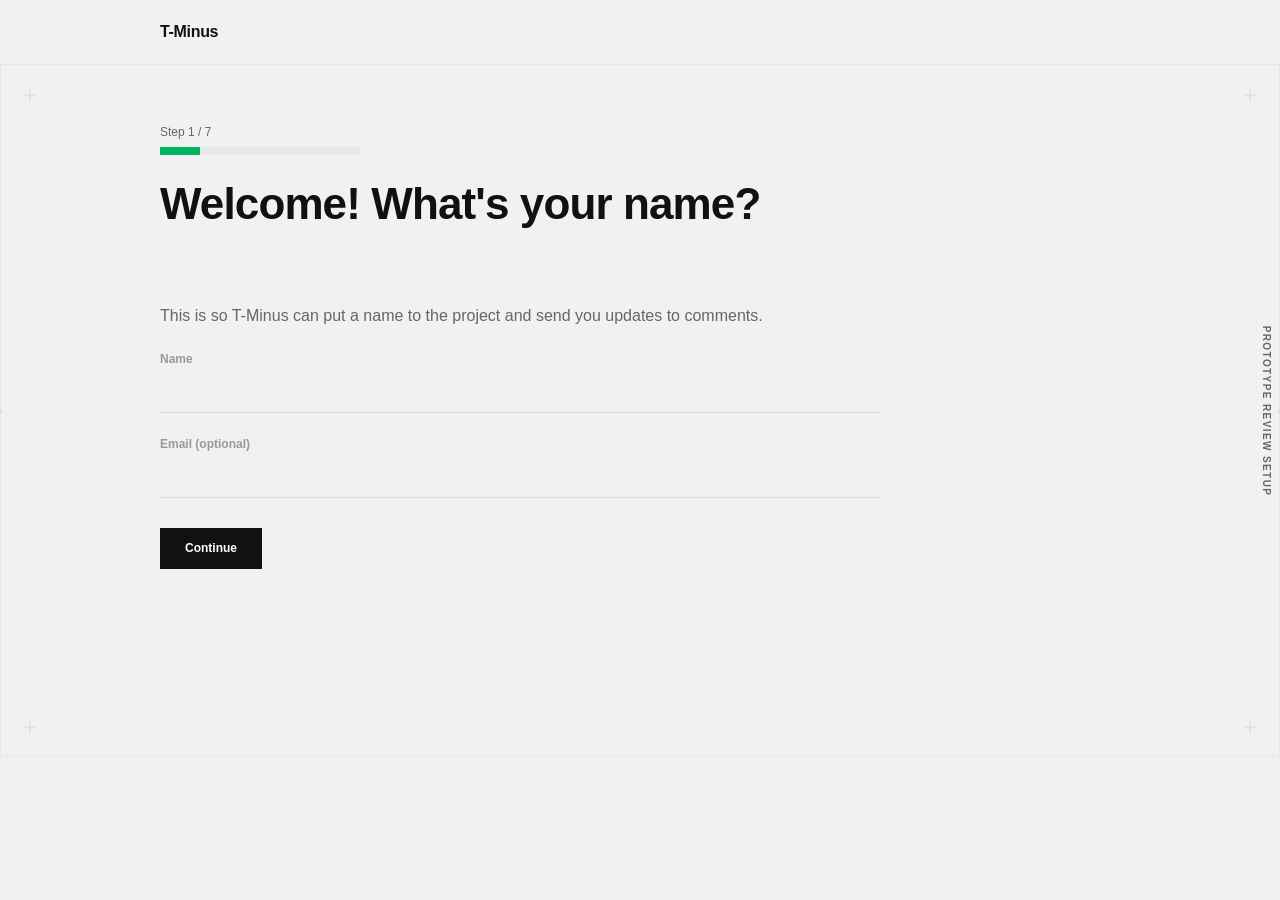
==== index.html @ 401f80af "Add decorative text accents; make flow lines full-bleed again - Canvas and flow both gain a small ro" ====
<!DOCTYPE html>
<html lang="en">
  <head>
    <meta charset="UTF-8" />
    <meta name="viewport" content="width=device-width, initial-scale=1.0" />
    <title>T-Minus</title>
    <link rel="stylesheet" href="styles.css" />
  </head>
  <body>
    <header class="masthead">
      <div class="masthead-inner">
        <div class="wordmark">
          <span>T-Minus</span>
        </div>
      </div>
    </header>

    <!-- ONBOARDING -->
    <main class="screen" id="screen-onboarding">
      <!-- same technical-drawing accent as the review canvas, full-
           bleed across the screen — corner inset is generous enough
           to clear the progress bar/step heading; purely decorative -->
      <div class="flow-crosshairs" aria-hidden="true">
        <span class="crosshair corner-tl"></span>
        <span class="crosshair corner-tr"></span>
        <span class="crosshair corner-bl"></span>
        <span class="crosshair corner-br"></span>
      </div>
      <div class="flow-tech-lines" aria-hidden="true">
        <span class="tech-line is-left"></span>
        <span class="tech-line is-right"></span>
        <span class="tech-line is-bottom"></span>
        <span class="tech-dot is-left"></span>
        <span class="tech-dot is-right"></span>
        <span class="tech-label">Prototype review setup</span>
      </div>

      <section class="wizard">
        <div class="wizard-head">
          <p class="micro" id="step-index">Step 1 / 7</p>
          <div class="progress" aria-hidden="true">
            <span class="progress-fill" id="progress-fill"></span>
          </div>
          <h1 id="step-title">Welcome! What's your name?</h1>
          <p class="lede" id="step-lede">
            This is so T-Minus can put a name to the project and send you updates to comments.
          </p>
        </div>

        <form id="wizard-form" novalidate>
          <!-- 1 -->
          <fieldset class="step is-active" data-step="1">
            <label class="field">
              <span class="micro">Name</span>
              <input id="in-creator-name" type="text" />
            </label>
            <label class="field">
              <span class="micro">Email (optional)</span>
              <input id="in-creator-email" type="email" />
            </label>
          </fieldset>

          <!-- 2 -->
          <fieldset class="step" data-step="2">
            <label class="field">
              <span class="micro">Github link</span>
              <input id="in-repo" type="url" />
            </label>
            <label class="field">
              <span class="micro-row">
                <span class="micro">GitHub token (required)</span>
                <button type="button" class="info-toggle-btn" id="token-info-toggle" aria-label="Why this is required and how to get one">
                  ⓘ
                </button>
              </span>
              <input id="in-token" type="password" autocomplete="off" />
            </label>
          </fieldset>

          <!-- TOKEN INFO POPOVER (child modal, appears below the token field) -->
          <div class="modal tag-modal is-hidden" id="token-info-modal">
            <div class="modal-head">
              <span class="micro">Getting a token</span>
              <button type="button" class="icon-close-btn" id="token-info-close" aria-label="Close">
                <svg class="icon" viewBox="0 0 24 24" fill="none" stroke="currentColor" stroke-width="1.75" stroke-linecap="round" stroke-linejoin="round" aria-hidden="true"><path d="M18 6 6 18" /><path d="m6 6 12 12" /></svg>
              </button>
            </div>
            <ol class="info-steps">
              <li>
                On GitHub, click your profile photo in the top-right corner, then click
                <strong>Settings</strong>.
              </li>
              <li>
                Scroll all the way to the bottom of the left sidebar and click
                <strong>Developer settings</strong>.
              </li>
              <li>
                Click <strong>Personal access tokens</strong>, then
                <strong>Fine-grained tokens</strong>, then the green
                <strong>Generate new token</strong> button.
                (Direct link:
                <a href="https://github.com/settings/tokens?type=beta" target="_blank" rel="noopener"
                  >github.com/settings/tokens</a
                >)
              </li>
              <li>Give it any name (e.g. "T-Minus") and set an expiration date.</li>
              <li>
                Under <strong>Repository access</strong>, choose
                <strong>Only select repositories</strong> and pick this one.
              </li>
              <li>
                Under <strong>Permissions</strong>, click
                <strong>+ Add permissions</strong>, search for
                <strong>Contents</strong>, and select it.
              </li>
              <li>
                It'll be added with a dropdown next to it — set that to
                <strong>Read and write</strong>.
              </li>
              <li>Scroll down and click <strong>Generate token</strong>.</li>
              <li>
                GitHub shows the token only once — copy it right away, then come back and
                paste it into the field here.
              </li>
            </ol>
            <p class="hint">
              Without it, your comments only exist in your own browser — nobody else on the
              review will ever see them.
            </p>
          </div>

          <!-- EXISTING REVIEW MODAL (surfaced after entering a repo that
               already has a tminus-* branch) -->
          <div class="modal is-hidden" id="existing-review-modal">
            <div class="modal-head">
              <span class="micro">Existing review found</span>
              <button type="button" class="icon-close-btn" id="existing-review-close" aria-label="Close">
                <svg class="icon" viewBox="0 0 24 24" fill="none" stroke="currentColor" stroke-width="1.75" stroke-linecap="round" stroke-linejoin="round" aria-hidden="true"><path d="M18 6 6 18" /><path d="m6 6 12 12" /></svg>
              </button>
            </div>
            <p class="hint">
              This repo already has a review. Join one to see and add to the same
              comments, or start a new one.
            </p>
            <div id="existing-review-list"></div>
            <div class="composer-btns">
              <button type="button" class="btn btn-quiet" id="existing-review-start-new">
                Start a new review instead
              </button>
            </div>
          </div>

          <!-- 3 -->
          <fieldset class="step" data-step="3">
            <label class="field">
              <span class="micro">Prototype file</span>
              <div class="field-row">
                <span id="resolve-status">Searching…</span>
                <button type="button" class="link action-link" id="btn-resolve">Choose file</button>
              </div>
            </label>
            <p class="hint">
              T-Minus looks for index.html at the root (or inside /public, /dist, /build), then
              App.tsx at the root or inside /src, automatically. If it can't find one that way —
              or it found the wrong one — use "Choose file" to pick the right one from the repo.
            </p>
            <p class="warning is-hidden" id="resolve-note"></p>
            <p class="micro is-hidden" id="resolve-repo-label"></p>
          </fieldset>

          <!-- 4 -->
          <fieldset class="step" data-step="4">
            <label class="field">
              <span class="micro">Name (required)</span>
              <input id="in-title" type="text" maxlength="100" />
            </label>
            <p class="hint" id="title-char-count">0/100 characters</p>
          </fieldset>

          <!-- 5 -->
          <fieldset class="step" data-step="5">
            <label class="field">
              <span class="micro">Date</span>
              <input id="in-tzero" type="date" />
            </label>
            <p class="hint">Commenting will close on this day.</p>
          </fieldset>

          <!-- 6 -->
          <fieldset class="step" data-step="6">
            <label class="field">
              <span class="micro">Focus areas (required)</span>
              <div class="checklist" id="brief-checklist"></div>
            </label>
            <button type="button" class="link action-link add-field-link" id="add-brief-field">
              +
              Add focus area
            </button>
          </fieldset>

          <!-- 7 -->
          <fieldset class="step" data-step="7">
            <div class="summary-card">
              <h2 id="summary-title">Review</h2>
              <dl class="spec" id="summary-spec"></dl>
              <div class="summary-focus">
                <p class="micro">Focus areas</p>
                <ul id="summary-focus-list"></ul>
              </div>
            </div>
          </fieldset>

          <div class="wizard-actions">
            <button type="button" class="btn btn-quiet" id="btn-back">Back</button>
            <button type="button" class="btn btn-solid" id="btn-next">Continue</button>
          </div>
          <p class="error micro" id="wizard-error"></p>
        </form>
      </section>
    </main>

    <!-- WORKSPACE -->
    <main class="workspace is-hidden" id="screen-workspace">
      <div class="canvas" id="canvas">
        <!-- fixed-size stage, scaled as one unit to fit the canvas (see
             fitStage() in app.js) so the prototype never reflows on
             window resize — only zooms — keeping every pin's
             fractional anchor pointed at the same spot on the page -->
        <div class="stage" id="stage">
          <iframe
            id="proto-frame"
            class="proto-frame"
            title="Prototype under review"
            referrerpolicy="no-referrer"
          ></iframe>

          <div class="overlay" id="overlay">
            <div class="pin-layer" id="pin-layer"></div>
            <div class="pin-preview is-hidden" id="pin-preview"></div>
          </div>
        </div>

        <pre class="source-view is-hidden" id="source-view"><code id="source-code"></code></pre>

        <div class="frame-fallback is-hidden" id="frame-fallback">
          <p class="micro" id="frame-fallback-title">Prototype not reachable</p>
          <p class="sub" id="frame-fallback-body">
            The URL didn't load in a frame. It may block embedding, or it may not be a live,
            browser-accessible build.
          </p>
          <a class="link action-link is-hidden" id="frame-fallback-link" href="#" target="_blank" rel="noopener">
            Open in new tab
          </a>
        </div>

        <!-- floating countdown over the canvas — the T-Minus wordmark
             itself now lives permanently in the masthead above -->
        <div class="canvas-hud">
          <span class="canvas-countdown" id="countdown">00:00:00</span>
        </div>

        <!-- purely decorative — a technical-drawing accent (symmetric
             corner crosshairs, one per canvas corner), same thin
             light-grey line as the masthead's own border-bottom. Comes
             after .stage in the DOM so it paints above the prototype,
             same as the HUD/page-tabs above already do. -->
        <div class="canvas-crosshairs" aria-hidden="true">
          <span class="crosshair corner-tl"></span>
          <span class="crosshair corner-tr"></span>
          <span class="crosshair corner-bl"></span>
          <span class="crosshair corner-br"></span>
        </div>

        <!-- a handful of select lines rather than a full grid -->
        <div class="canvas-tech-lines" aria-hidden="true">
          <span class="tech-line is-left"></span>
          <span class="tech-line is-right"></span>
          <span class="tech-line is-bottom"></span>
          <span class="tech-dot is-left"></span>
          <span class="tech-dot is-right"></span>
          <span class="tech-label is-left">Prototype review</span>
        </div>

        <!-- page tabs — only shown once a review has more than one
             page; comments stay tied to whichever page they were left
             on, pins on the canvas only ever show the active one -->
        <div class="page-tabs is-hidden" id="page-tabs"></div>

        <!-- MODE TOOLBAR -->
        <div class="segmented mode-toolbar" id="mode-toolbar" role="group" aria-label="Review mode">
          <button type="button" class="segmented-btn is-on" id="mode-interact" aria-label="Inspect">
            🔍
            <span>Inspect</span>
          </button>
          <button type="button" class="segmented-btn" id="mode-comment" aria-label="Comment">
            💬
            <span>Comment</span>
          </button>
        </div>
      </div>

      <!-- FLOATING COMMENT RAIL — 24px off the right edge, its two
           sections (Comments, Ready to go?) each independently
           collapsible; see wireRailSection() in app.js -->
      <aside class="sidebar">
        <div class="sidebar-head">
          <h2 id="review-title">Review</h2>
          <button type="button" class="icon-btn" id="hamburger-btn" aria-label="Menu">
            ☰
          </button>
        </div>

        <div class="sidebar-scroll">
          <section class="rail-section">
            <button type="button" class="rail-section-toggle" id="rail-toggle-comments" aria-expanded="true">
              <svg class="icon rail-chevron" viewBox="0 0 24 24" fill="none" stroke="currentColor" stroke-width="1.75" stroke-linecap="round" stroke-linejoin="round" aria-hidden="true"><path d="m6 9 6 6 6-6" /></svg>
              <span class="comments-heading" id="comments-heading">Comments (0)</span>
            </button>
            <div class="rail-section-body" id="rail-body-comments">
              <div id="threads" class="threads"></div>
              <p class="sync-status" id="sync-status-label">
                <span class="sync-status-icon" id="sync-status-icon"></span>
                <span id="sync-status-text">Not synced</span>
              </p>
            </div>
          </section>

          <section class="rail-section">
            <button type="button" class="rail-section-toggle" id="rail-toggle-vote" aria-expanded="true">
              <svg class="icon rail-chevron" viewBox="0 0 24 24" fill="none" stroke="currentColor" stroke-width="1.75" stroke-linecap="round" stroke-linejoin="round" aria-hidden="true"><path d="m6 9 6 6 6-6" /></svg>
              <span class="micro">Ready to go?</span>
            </button>
            <div class="rail-section-body" id="rail-body-vote">
              <div class="segmented vote-toggle" id="vote-toggle" role="group" aria-label="Go / no-go vote">
                <button type="button" class="segmented-btn" id="vote-go" aria-pressed="false">Go</button>
                <button type="button" class="segmented-btn" id="vote-nogo" aria-pressed="false">No-go</button>
              </div>
            </div>
          </section>
        </div>
      </aside>

      <!-- HAMBURGER MENU (macOS-style dropdown, left-aligned) -->
      <div class="menu-modal is-hidden" id="menu-modal" role="menu">
        <button type="button" class="menu-item" id="share-review" role="menuitem">
          <svg class="icon" viewBox="0 0 24 24" fill="none" stroke="currentColor" stroke-width="1.75" stroke-linecap="round" stroke-linejoin="round" aria-hidden="true"><rect width="14" height="14" x="8" y="8" rx="2" ry="2" /><path d="M4 16c-1.1 0-2-.9-2-2V4c0-1.1.9-2 2-2h10c1.1 0 2 .9 2 2" /></svg>
          <span id="share-review-label">Share</span>
        </button>
        <button type="button" class="menu-item" id="new-review" role="menuitem">Start a new review</button>
      </div>

      <!-- DETAILS / EDIT MODAL -->
      <div class="modal is-hidden" id="details-panel">
        <div class="modal-head">
          <p class="micro">Review details</p>
          <button type="button" class="icon-close-btn" id="close-details" aria-label="Close">
            <svg class="icon" viewBox="0 0 24 24" fill="none" stroke="currentColor" stroke-width="1.75" stroke-linecap="round" stroke-linejoin="round" aria-hidden="true"><path d="M18 6 6 18" /><path d="m6 6 12 12" /></svg>
          </button>
        </div>

        <form id="details-edit">
          <label class="field">
            <span class="micro">Repository</span>
            <input id="edit-repo" type="url" />
          </label>
          <div class="connect-row">
            <p class="hint">Changing this invalidates the current access grant.</p>
            <div class="micro-row">
              <button type="button" class="link action-link" id="edit-resolve">Re-check entry file</button>
              <button type="button" class="link action-link" id="edit-resolve-manual">Choose file</button>
            </div>
          </div>
          <p class="micro" id="edit-resolve-status"></p>

          <label class="field">
            <span class="micro">GitHub token (optional)</span>
            <input id="edit-token" type="password" autocomplete="off" />
          </label>
          <p class="hint">
            Leave blank to keep the current token. Kept only for this browser tab — gone
            once you close it, or after 30 minutes idle.
          </p>

          <label class="field">
            <span class="micro">Live prototype URL</span>
            <input id="edit-url" type="url" />
          </label>
          <p class="warning is-hidden" id="edit-url-warning">
            That looks like a repository page, not a live build. Use a deployed URL instead.
          </p>

          <label class="field">
            <span class="micro">Review name</span>
            <input id="edit-title" type="text" />
          </label>

          <label class="field">
            <span class="micro">T-zero / target launch</span>
            <input id="edit-tzero" type="date" />
          </label>

          <label class="field">
            <span class="micro">Feedback focus</span>
            <div class="checklist" id="edit-brief-checklist"></div>
            <button type="button" class="link action-link add-field-link" id="edit-add-brief-field">+ Add another</button>
          </label>

          <div class="composer-btns">
            <button type="button" class="btn btn-quiet" id="cancel-edit-details">Cancel</button>
            <button type="submit" class="btn btn-solid">Save changes</button>
          </div>
        </form>
      </div>

      <!-- COMMENT COMPOSER MODAL -->
      <form class="composer is-hidden" id="composer">
        <div class="comment-input-row">
          <span class="avatar" id="composer-avatar"></span>
          <div class="comment-input-box">
            <button type="button" class="icon-close-btn composer-close" id="composer-close" aria-label="Close">
              <svg class="icon" viewBox="0 0 24 24" fill="none" stroke="currentColor" stroke-width="1.75" stroke-linecap="round" stroke-linejoin="round" aria-hidden="true"><path d="M18 6 6 18" /><path d="m6 6 12 12" /></svg>
            </button>
            <textarea id="comment-body" rows="1" placeholder="Add a comment"></textarea>
            <div class="comment-input-actions">
              <button type="button" class="emoji-toggle-btn" id="composer-emoji-toggle" aria-label="Insert emoji">
                <svg class="icon" viewBox="0 0 24 24" fill="none" stroke="currentColor" stroke-width="1.75" stroke-linecap="round" stroke-linejoin="round" aria-hidden="true"><circle cx="12" cy="12" r="10" /><path d="M8 14s1.5 2 4 2 4-2 4-2" /><line x1="9" y1="9" x2="9.01" y2="9" /><line x1="15" y1="9" x2="15.01" y2="9" /></svg>
              </button>
              <button type="submit" class="send-btn" id="composer-send" aria-label="Post comment" disabled>
                <svg class="icon" viewBox="0 0 24 24" fill="none" stroke="currentColor" stroke-width="1.75" stroke-linecap="round" stroke-linejoin="round" aria-hidden="true"><path d="m5 12 7-7 7 7" /><path d="M12 19V5" /></svg>
              </button>
            </div>
          </div>
        </div>
      </form>

      <!-- THREAD MODAL (opens on click of a comment row or pin) -->
      <div class="modal thread-modal is-hidden" id="thread-modal">
        <div class="modal-head">
          <span class="micro">Comment</span>
          <div class="modal-head-actions">
            <button type="button" class="icon-close-btn" id="thread-modal-more-toggle" aria-label="More actions">
              <svg class="icon" viewBox="0 0 24 24" fill="none" stroke="currentColor" stroke-width="1.75" stroke-linecap="round" stroke-linejoin="round" aria-hidden="true"><circle cx="12" cy="12" r="1" /><circle cx="19" cy="12" r="1" /><circle cx="5" cy="12" r="1" /></svg>
            </button>
            <button type="button" class="icon-close-btn" id="thread-modal-resolve" aria-label="Resolve">
              <svg class="icon" viewBox="0 0 24 24" fill="none" stroke="currentColor" stroke-width="1.75" stroke-linecap="round" stroke-linejoin="round" aria-hidden="true"><circle cx="12" cy="12" r="10" /><path d="m16 9-5.5 5.5L8 12" /></svg>
            </button>
            <button type="button" class="icon-close-btn" id="close-thread-modal" aria-label="Close">
              <svg class="icon" viewBox="0 0 24 24" fill="none" stroke="currentColor" stroke-width="1.75" stroke-linecap="round" stroke-linejoin="round" aria-hidden="true"><path d="M18 6 6 18" /><path d="m6 6 12 12" /></svg>
            </button>
          </div>
        </div>

        <!-- MORE ACTIONS MENU (child popover, below the ⋯ button) -->
        <div class="menu-modal is-hidden" id="thread-modal-more-menu" role="menu">
          <button type="button" class="menu-item" id="thread-modal-copy-link" role="menuitem">Copy comment link</button>
          <button type="button" class="menu-item" id="thread-modal-mark-unread" role="menuitem">Mark as unread</button>
        </div>

        <div class="thread-top">
          <span class="avatar" id="thread-modal-avatar"></span>
          <p class="thread-author" id="thread-modal-author"></p>
          <span class="thread-dot">·</span>
          <span class="thread-meta" id="thread-modal-meta"></span>
        </div>
        <p class="thread-body" id="thread-modal-text"></p>

        <div class="replies" id="thread-modal-replies"></div>

        <!-- applied tags + reactions live at the bottom of the
             container, right above the reply row that adds more of
             either, rather than up next to the comment text -->
        <div class="thread-tags" id="thread-modal-tags"></div>
        <div class="reactions-row" id="thread-modal-reactions"></div>

        <form class="comment-input-row" id="thread-modal-reply-form">
          <span class="avatar" id="thread-modal-reply-avatar"></span>
          <div class="comment-input-box">
            <textarea id="thread-modal-reply-input" rows="1" placeholder="Reply"></textarea>
            <div class="comment-input-actions">
              <button type="button" class="emoji-toggle-btn" id="thread-modal-emoji-toggle" aria-label="Insert emoji">
                <svg class="icon" viewBox="0 0 24 24" fill="none" stroke="currentColor" stroke-width="1.75" stroke-linecap="round" stroke-linejoin="round" aria-hidden="true"><circle cx="12" cy="12" r="10" /><path d="M8 14s1.5 2 4 2 4-2 4-2" /><line x1="9" y1="9" x2="9.01" y2="9" /><line x1="15" y1="9" x2="15.01" y2="9" /></svg>
              </button>
              <button type="button" class="tag-toggle-btn" id="thread-modal-tag-toggle" aria-label="Tags">
                <svg class="icon" viewBox="0 0 24 24" fill="none" stroke="currentColor" stroke-width="1.75" stroke-linecap="round" stroke-linejoin="round" aria-hidden="true"><path d="M12.586 2.586A2 2 0 0 0 11.172 2H4a2 2 0 0 0-2 2v7.172a2 2 0 0 0 .586 1.414l8.704 8.704a2.426 2.426 0 0 0 3.42 0l6.58-6.58a2.426 2.426 0 0 0 0-3.42z" /><circle cx="7.5" cy="7.5" r=".5" fill="currentColor" /></svg>
              </button>
              <button type="submit" class="send-btn" id="thread-modal-reply-send" aria-label="Send reply" disabled>
                <svg class="icon" viewBox="0 0 24 24" fill="none" stroke="currentColor" stroke-width="1.75" stroke-linecap="round" stroke-linejoin="round" aria-hidden="true"><path d="m5 12 7-7 7 7" /><path d="M12 19V5" /></svg>
              </button>
            </div>
          </div>
        </form>
      </div>

      <!-- THREAD TAG PICKER (child modal, appears below the thread modal) -->
      <div class="modal tag-modal is-hidden" id="thread-tag-modal">
        <div class="modal-head">
          <span class="micro">Tags</span>
          <button type="button" class="icon-close-btn" id="thread-tag-modal-close" aria-label="Close">
            <svg class="icon" viewBox="0 0 24 24" fill="none" stroke="currentColor" stroke-width="1.75" stroke-linecap="round" stroke-linejoin="round" aria-hidden="true"><path d="M18 6 6 18" /><path d="m6 6 12 12" /></svg>
          </button>
        </div>
        <div class="tag-options" id="thread-modal-tag-options"></div>
        <div class="tag-add-row">
          <input type="text" id="thread-modal-tag-input" maxlength="24" />
          <button type="button" class="link micro" id="thread-modal-tag-add">Add</button>
        </div>
      </div>

      <!-- REACTION PICKER (child modal, appears below the reactions row's + button) -->
      <div class="modal reaction-picker is-hidden" id="reaction-picker-modal">
        <div class="reaction-picker-options" id="reaction-picker-options"></div>
      </div>

      <!-- EMOJI INSERT PICKER (child modal, appears below either 😊 button) —
           distinct from the reaction picker above: this inserts a character
           into whichever textarea's 😊 button opened it, rather than
           tallying a reaction on an existing comment -->
      <div class="modal reaction-picker is-hidden" id="emoji-insert-modal">
        <div class="reaction-picker-options" id="emoji-insert-options"></div>
      </div>

      <!-- lives inside screen-workspace (rather than as a page-level
           sibling) so it shares this screen's stacking context: that's
           what lets menu-modal / composer-tag-modal / thread-tag-modal
           paint above it even though screen-workspace itself is a
           position:fixed stacking-context root. -->
      <div class="click-catcher is-hidden" id="click-catcher-workspace"></div>
    </main>

    <!-- catches the dismiss-click for onboarding-only popovers
         (token-info-modal, existing-review-modal). Kept outside both
         screens so it works regardless of which one is active; it must
         stay separate from click-catcher-workspace above since a
         catcher outside screen-workspace's stacking context can never
         be outranked by a popover inside it. -->
    <div class="click-catcher is-hidden" id="click-catcher"></div>

    <!-- MANUAL FILE PICKER — fallback for when the naming-convention
         auto-detect can't find a build. Opened from either the wizard
         (screen-onboarding) or the Details panel (screen-workspace), so
         it's a top-level element with a z-index high enough to clear
         both screens outright, rather than living inside either one. -->
    <div class="modal is-hidden" id="file-picker-modal">
      <div class="modal-head">
        <span class="micro">Choose file</span>
        <button type="button" class="icon-close-btn" id="file-picker-close" aria-label="Close">
          <svg class="icon" viewBox="0 0 24 24" fill="none" stroke="currentColor" stroke-width="1.75" stroke-linecap="round" stroke-linejoin="round" aria-hidden="true"><path d="M18 6 6 18" /><path d="m6 6 12 12" /></svg>
        </button>
      </div>
      <div class="file-picker-list" id="file-picker-list"></div>
    </div>

    <!-- ADD PAGE MODAL — names a new page and points it at a file in
         the same repo, reusing the existing file picker rather than a
         separate lookup flow -->
    <div class="modal is-hidden" id="page-add-modal">
      <div class="modal-head">
        <span class="micro">Add page</span>
        <button type="button" class="icon-close-btn" id="page-add-close" aria-label="Close">
          <svg class="icon" viewBox="0 0 24 24" fill="none" stroke="currentColor" stroke-width="1.75" stroke-linecap="round" stroke-linejoin="round" aria-hidden="true"><path d="M18 6 6 18" /><path d="m6 6 12 12" /></svg>
        </button>
      </div>
      <label class="field">
        <span class="micro">Page name</span>
        <input id="page-add-label" type="text" maxlength="40" placeholder="e.g. Checkout" />
      </label>
      <button type="button" class="btn btn-solid" id="page-add-choose-file">Choose file…</button>
      <p class="micro" id="page-add-status"></p>
    </div>

    <template id="tpl-thread">
      <article class="thread">
        <div class="thread-top">
          <span class="avatar"></span>
          <p class="thread-author"></p>
          <span class="thread-dot">·</span>
          <span class="thread-meta"></span>
        </div>
        <p class="thread-body"></p>
        <div class="thread-tags"></div>
      </article>
    </template>

    <script src="app.js"></script>
  </body>
</html>
---- styles.css ----
:root {
  /* exact palette per handed-off spec */
  --paper: #f1f1f1; /* wizard page background */
  --canvas-bg: #f7f7f7; /* workspace canvas background (distinct, slightly darker) */
  --white: #ffffff;
  --ink: #111111;
  --ink-rgb: 17, 17, 17;
  --ink-2: #666666;
  --label-color: #999999;
  --line: #e5e7eb; /* navbar / structural divider */
  --line-2: #dadada; /* input underline / hairline row divider */
  --blue: #006bef; /* action-link color (Find build, Edit, Add focus area) */
  --green: #00b460; /* progress fill, avatar, Ready to Launch */
  --indigo: #4400ff;
  --cyan: #009dd2;
  --amber: #ffae0d;
  --red: #e30039;
  --red-orange: #e8491d; /* No-go, once cast — distinct from --red's crimson (errors/blockers) */
  --radius-btn: 6px;

  --sans: "Helvetica for Target", "Helvetica Neue", Helvetica, Arial, sans-serif;
  --mono: "Helvetica for Target", "Helvetica Neue", ui-monospace, Menlo, monospace;

  /* type scale — kept to 6 sizes on purpose. Default color per size:
     micro/small default to ink-2 (labels, meta, hints, secondary
     info); body and up default to ink (primary content, headings).
     Deviations (a name, a button, a tag's own color, an error/link
     accent) are deliberate, not inconsistency. */
  --fs-wizard-h1: 44px; /* the one "hero" size — the big onboarding question */
  --fs-h4: 24px; /* the one section-heading size — summary card title */
  --fs-body-lg: 20px; /* comfortable-typing size — focus-area inputs only */
  --fs-body: 16px; /* primary reading size — most content */
  --fs-small: 14px; /* secondary headings — comments count, canvas HUD, source code */
  --fs-micro: 12px; /* labels, meta, chips — everything else */

  --sp-1: 4px;
  --sp-2: 8px;
  --sp-3: 12px;
  --sp-4: 16px;
  --sp-5: 20px;
  --sp-6: 24px;
  --sp-7: 28px;
  --sp-8: 32px;
  --sp-9: 36px;
  --sp-10: 40px;
  --sp-12: 48px;
  --sp-14: 56px;
  --sp-16: 64px;
  --sp-20: 80px;
}

* {
  box-sizing: border-box;
}

html,
body {
  margin: 0;
  background: var(--paper);
  color: var(--ink);
  font-family: var(--sans);
  font-size: var(--fs-body);
  -webkit-font-smoothing: antialiased;
}

/* the masthead is a permanent top bar on both screens — the wizard
   scrolls beneath it same as before, and the workspace (see .workspace
   below) now occupies the remaining height rather than covering it */
body {
  display: flex;
  flex-direction: column;
  min-height: 100vh;
}

.masthead {
  flex: none;
}

h1,
h2,
h3,
h4,
p,
dd,
dl,
fieldset {
  margin: 0;
}

fieldset {
  border: 0;
  padding: 0;
  min-width: 0;
}

button,
input,
textarea {
  font: inherit;
  color: inherit;
}

.micro {
  font-family: var(--sans);
  font-size: var(--fs-micro);
  color: var(--ink-2);
}

.is-hidden {
  display: none !important;
}

/* some icon-bearing buttons/spans are plain system symbols/emoji
   (sized via font-size, since there's no element to hang a width/
   height on); others — the comment modal's chrome (close/more/
   resolve/tag/emoji-insert/send) — use a real geometric SVG glyph
   instead, sized by .icon below, for a crisper match to the app's
   own stroke-based visual language */
.info-toggle-btn,
.icon-btn,
.icon-close-btn,
.tag-toggle-btn,
.emoji-toggle-btn,
.send-btn,
.reaction-add-btn,
.file-picker-icon,
.sync-status-icon {
  font-size: 16px;
  line-height: 1;
}

.icon {
  width: 16px;
  height: 16px;
  flex: none;
}

/* MASTHEAD (onboarding only) */
.masthead {
  border-bottom: 1px solid var(--line);
}

.masthead-inner {
  max-width: 1440px;
  margin: 0 auto;
  height: var(--sp-16);
  padding: var(--sp-4) 160px;
  display: flex;
  align-items: center;
}

.wordmark {
  font-size: var(--fs-body);
  line-height: 1.25;
  letter-spacing: -0.02em;
  font-weight: 700;
  color: var(--ink);
}

/* WIZARD */
.screen {
  position: relative;
  padding-bottom: var(--sp-20);
}

.wizard {
  max-width: 1440px;
  margin: 0 auto;
  padding: 60px 160px 80px;
}

/* technical-drawing accent, full-bleed across the screen (not tucked
   in around the content) — a generous corner inset keeps the
   crosshairs clear of the progress bar and step heading */
.flow-crosshairs {
  position: absolute;
  inset: 0;
  pointer-events: none;
}

.wizard-head {
  max-width: 883px;
}

/* step index — 12px / weight 500 / #666, per spec (not the bold
   label-gray treatment used on field labels) */
#step-index {
  font-weight: 500;
  color: var(--ink-2);
}

.wizard-head h1 {
  font-size: var(--fs-wizard-h1);
  font-weight: 700;
  line-height: 1.15;
  letter-spacing: -0.02em;
  margin: 0 0 var(--sp-6);
  max-width: 720px;
  color: var(--ink);
  /* reserves 2 lines so shorter/longer step titles don't shift the
     lede and form below as you move between steps */
  min-height: calc(var(--fs-wizard-h1) * 1.15 * 2);
}

.lede,
.brief,
.sub {
  color: var(--ink-2);
  font-size: var(--fs-body);
  line-height: 1.5;
}

.hint,
.warning {
  font-size: var(--fs-micro);
  line-height: 1.5;
  margin-top: var(--sp-3);
}

.hint {
  color: var(--ink-2);
  font-weight: 400;
}

.warning {
  color: var(--ink);
  font-weight: 700;
}

.wizard-head .lede {
  max-width: 720px;
  /* reserves 2 lines so ledes of varying length don't shift the
     progress bar and form below between steps */
  min-height: calc(var(--fs-body) * 1.5 * 2);
}

.progress {
  width: 200px;
  height: 8px;
  background: var(--line);
  border-radius: 0;
  margin: var(--sp-2) 0 var(--sp-6);
  position: relative;
  overflow: hidden;
}

.progress-fill {
  position: absolute;
  left: 0;
  top: 0;
  height: 100%;
  background: var(--green);
  transition: width 0.25s ease;
}

.step {
  display: none;
  max-width: 720px;
}

.step.is-active {
  /* reserves enough height for step 2 (the tallest of the "normal"
     steps) so Back/Continue land at the same spot on every step that
     doesn't need more room than that — a step with genuinely more
     content (adding focus areas, the review summary) still grows
     past this and pushes the buttons down, same as before */
  min-height: 152px;
}

.step.is-active {
  display: block;
}

.field {
  display: block;
}

.field + .field {
  margin-top: var(--sp-6);
}

.field span {
  display: block;
  margin-bottom: var(--sp-2);
  font-weight: 700;
  font-size: var(--fs-micro);
  color: var(--label-color);
}

.field-row {
  display: flex;
  align-items: center;
  justify-content: space-between;
  gap: var(--sp-4);
  border-bottom: 1px solid var(--line-2);
  padding: var(--sp-2) 0 var(--sp-3);
}

.field-row span:first-child {
  font-size: var(--fs-body);
  font-weight: 400;
  color: var(--ink);
  margin-bottom: 0;
}

.checklist {
  display: flex;
  flex-direction: column;
  gap: var(--sp-3);
  margin-top: var(--sp-3);
}

.checklist-item {
  display: flex;
  align-items: center;
  gap: var(--sp-3);
}

.checklist-item input {
  flex: 1;
  font-size: var(--fs-body-lg);
  padding: var(--sp-2) 0;
}

.checklist-item .remove-field {
  flex: none;
  border: 0;
  background: none;
  cursor: pointer;
  color: var(--ink);
  line-height: 1;
  padding: 0;
}

#add-brief-field,
#edit-add-brief-field {
  display: inline-flex;
  align-items: center;
  gap: var(--sp-2);
  margin-top: var(--sp-4);
}

#add-brief-field:disabled,
#edit-add-brief-field:disabled {
  color: var(--line-2);
  cursor: default;
  text-decoration: none;
}

input,
textarea {
  width: 100%;
  background: transparent;
  border: 0;
  border-bottom: 1px solid var(--line-2);
  padding: var(--sp-2) 0 var(--sp-3);
  font-size: var(--fs-body);
  color: var(--ink);
  border-radius: 0;
  resize: none;
}

textarea {
  line-height: 1.55;
}

input:focus,
textarea:focus {
  outline: none;
  border-bottom-color: var(--ink);
}

input::placeholder,
textarea::placeholder {
  color: #a8a49a;
}

/* SPEC SUMMARY (confirm screen) */
.summary-card {
  border-top: 2px solid var(--ink);
  border-bottom: 2px solid var(--ink);
  padding-top: var(--sp-5);
}

.summary-card h2 {
  font-size: var(--fs-h4);
  font-weight: 700;
  letter-spacing: -0.02em;
  color: var(--ink);
  margin-bottom: var(--sp-4);
}

.spec {
  display: flex;
  flex-direction: column;
}

.spec > div {
  display: flex;
  justify-content: space-between;
  align-items: center;
  gap: var(--sp-8);
  padding: var(--sp-3) 0;
  border-bottom: 1px solid var(--line-2);
}

.spec dt {
  font-size: var(--fs-body);
  color: var(--ink);
}

.spec dd {
  display: flex;
  align-items: center;
  gap: var(--sp-8);
  font-size: var(--fs-body);
  color: var(--ink);
}

.spec dd .value.is-link {
  color: var(--blue);
}

.summary-focus {
  padding: var(--sp-4) 0;
}

.summary-focus p.micro {
  margin-bottom: var(--sp-3);
  font-weight: 700;
  color: var(--ink);
}

.summary-focus ul {
  list-style: none;
  margin: 0;
  padding: 0;
  display: flex;
  flex-direction: column;
  gap: var(--sp-2);
}

.summary-focus li {
  display: flex;
  align-items: center;
  gap: var(--sp-3);
  font-size: var(--fs-body);
  color: var(--ink-2);
}

.check-icon {
  display: inline-flex;
  color: var(--ink);
}

/* BUTTONS */
.btn {
  border: 1px solid var(--ink);
  background: transparent;
  padding: var(--sp-3) var(--sp-6);
  font-size: var(--fs-micro);
  font-weight: 700;
  line-height: 1.25;
  cursor: pointer;
  border-radius: var(--radius-btn);
  color: var(--ink);
}

.btn-solid {
  background: var(--ink);
  color: var(--white);
}

.btn-quiet {
  border-color: var(--ink);
  color: var(--ink);
}

.btn-launch {
  width: 100%;
  background: var(--green);
  border-color: var(--green);
  color: var(--white);
  font-weight: 500;
}

/* the flow (onboarding wizard, plus its own existing-review modal) is
   square throughout — no rounded corners anywhere, distinct from the
   review canvas's rounded, frosted floating chrome */
.wizard-actions .btn,
#existing-review-modal .btn {
  border-radius: 0;
}

.link {
  border: 0;
  background: none;
  padding: 0;
  cursor: pointer;
  text-decoration: underline;
  text-underline-offset: 3px;
  color: inherit;
  font-size: var(--fs-micro);
  font-weight: 700;
}

/* action links: Find build / Edit / Add focus area — the one blue
   accent used consistently for in-context actionable links */
.action-link {
  color: var(--blue);
}

.wizard-actions {
  display: flex;
  gap: var(--sp-3);
  margin-top: var(--sp-6);
  max-width: 720px;
}

.error {
  font-size: var(--fs-micro);
  color: var(--ink);
  font-weight: 700;
  margin-top: var(--sp-3);
  min-height: var(--sp-4);
  max-width: 720px;
}

/* ============ WORKSPACE ============ */
/* the masthead above stays on screen (see body/.masthead further up),
   so the workspace only needs to fill whatever's left beneath it —
   position:relative gives it a stacking context for the canvas'/rail's
   own absolutely/fixed-positioned overlays without reaching past it */
.workspace {
  position: relative;
  flex: 1;
  min-height: 0;
  z-index: 5;
  display: flex;
}

.canvas {
  position: relative;
  flex: 1;
  min-width: 0;
  background: var(--canvas-bg);
  overflow: hidden;
}

/* symmetric corner crosshairs — the canvas' own registration marks,
   one at each corner at the same inset, purely decorative. Comes
   after .stage in the DOM (both are z-index:auto) so it paints above
   the prototype, same as the HUD/page-tabs already do. */
.canvas-crosshairs {
  position: absolute;
  inset: 0;
  pointer-events: none;
}

.crosshair {
  position: absolute;
  width: 12px;
  height: 12px;
}

.crosshair::before,
.crosshair::after {
  content: "";
  position: absolute;
  background: var(--line-2);
}

.crosshair::before {
  top: 50%;
  left: 0;
  width: 100%;
  height: 1px;
  transform: translateY(-50%);
}

.crosshair::after {
  top: 0;
  left: 50%;
  width: 1px;
  height: 100%;
  transform: translateX(-50%);
}

.crosshair.corner-tl {
  top: var(--sp-6);
  left: var(--sp-6);
}

.crosshair.corner-tr {
  top: var(--sp-6);
  right: var(--sp-6);
}

.crosshair.corner-bl {
  bottom: var(--sp-6);
  left: var(--sp-6);
}

.crosshair.corner-br {
  bottom: var(--sp-6);
  right: var(--sp-6);
}

/* a handful of select lines rather than a full grid — an open
   bracket (left rule, right rule, bottom rule), same hairline color
   as the masthead's own border-bottom. Shared by the canvas and the
   flow; each names its own inset (see .canvas-tech-lines/.flow-tech-lines). */
.tech-line {
  position: absolute;
  background: var(--line);
}

.tech-line.is-left,
.tech-line.is-right {
  top: 0;
  bottom: 0;
  width: 1px;
}

.tech-line.is-left {
  left: 0;
}

.tech-line.is-right {
  right: 0;
}

.tech-line.is-bottom {
  left: 0;
  right: 0;
  bottom: 0;
  height: 1px;
}

.canvas-tech-lines {
  position: absolute;
  inset: var(--sp-6);
  pointer-events: none;
}

.flow-tech-lines {
  position: absolute;
  inset: 0;
  pointer-events: none;
}

/* small decorative marks riding the vertical rules — a bead on each
   line (symmetric, same height both sides) and a tiny rotated label
   along the right one, same restrained micro-copy language as the
   rest of the app's chrome (uppercase, tracked-out, --ink-2) */
.tech-dot {
  position: absolute;
  top: 50%;
  width: 4px;
  height: 4px;
  border-radius: 50%;
  background: var(--line-2);
  transform: translate(-50%, -50%);
}

.tech-dot.is-left {
  left: 0;
}

.tech-dot.is-right {
  left: 100%;
}

.tech-label {
  position: absolute;
  top: 50%;
  right: var(--sp-2);
  transform: translateY(-50%);
  writing-mode: vertical-rl;
  font-size: 10px;
  font-weight: 600;
  letter-spacing: 0.14em;
  text-transform: uppercase;
  color: var(--ink-2);
  white-space: nowrap;
}

/* the canvas' right edge sits under the floating comment rail — the
   label goes on the left line instead, where nothing else covers it */
.tech-label.is-left {
  right: auto;
  left: var(--sp-2);
}

/* fixed intrinsic size (see STAGE_WIDTH/STAGE_HEIGHT in app.js) — the
   prototype always renders at this exact viewport, then the whole
   stage is scaled as one unit by fitStage() to fill the available
   canvas. Because scaling never reflows the page underneath, a pin's
   fractional x/y always lands on the same spot regardless of window
   size — only a real content change moves it. */
.stage {
  position: absolute;
  top: 0;
  left: 0;
  width: 1440px;
  height: 900px;
  background: var(--white);
  overflow: hidden;
  transform-origin: top left;
}

.proto-frame {
  position: absolute;
  inset: 0;
  width: 100%;
  height: 100%;
  border: 0;
  background: var(--white);
}

.overlay {
  position: absolute;
  inset: 0;
  z-index: 2;
  pointer-events: none;
}

/* while a pin is being picked up (from mousedown, before we even know
   if it'll turn into a real drag), the overlay must capture the whole
   canvas so mousemove keeps landing on our document instead of
   falling through to the iframe underneath the instant the pointer
   leaves the pin's own tiny hit-area */
.overlay.is-tracking-pin {
  pointer-events: auto;
}

/* comment-mode placement cursor: a small comment-bubble icon
   alongside the normal pointer, so "adding a comment" reads
   differently from just browsing */
.canvas.is-comment {
  /* the same 💬 emoji used on the Comment mode button, rendered as
     SVG text so it can be a cursor image at all (a raw emoji
     character isn't valid there) */
  cursor: url("data:image/svg+xml,%3Csvg xmlns='http://www.w3.org/2000/svg' width='26' height='26'%3E%3Ctext x='2' y='21' font-size='22'%3E%F0%9F%92%AC%3C/text%3E%3C/svg%3E")
    2 23, pointer;
}

.canvas.is-comment .overlay {
  pointer-events: auto;
}

.pin-layer {
  position: absolute;
  inset: 0;
}

.canvas-hud {
  position: absolute;
  top: var(--sp-4);
  left: var(--sp-4);
  z-index: 4;
  display: flex;
  align-items: center;
  gap: var(--sp-3);
}

/* PAGE TABS — switches which page's pins render on the canvas; the
   sidebar always lists comments from every page regardless of which
   tab is active (see renderThreads()/renderPins() in app.js) */
.page-tabs {
  position: absolute;
  top: var(--sp-4);
  left: 50%;
  transform: translateX(-50%);
  z-index: 4;
  display: flex;
  align-items: center;
  gap: var(--sp-1);
  padding: var(--sp-1);
  background: rgba(255, 255, 255, 0.72);
  backdrop-filter: blur(20px) saturate(180%);
  -webkit-backdrop-filter: blur(20px) saturate(180%);
  border: 1px solid var(--line-2);
  border-radius: var(--radius-btn);
  box-shadow: 0 8px 24px rgba(var(--ink-rgb), 0.16);
}

.page-tab {
  border: 0;
  background: none;
  padding: var(--sp-2) var(--sp-3);
  border-radius: var(--radius-btn);
  font-size: var(--fs-micro);
  color: var(--ink-2);
  cursor: pointer;
  max-width: 160px;
  overflow: hidden;
  text-overflow: ellipsis;
  white-space: nowrap;
}

.page-tab:hover {
  color: var(--ink);
}

.page-tab.is-on {
  background: var(--ink);
  color: var(--white);
}

.page-tab-add {
  flex: none;
  width: 28px;
  height: 28px;
  border-radius: 50%;
  border: 1px solid var(--line-2);
  background: none;
  display: inline-flex;
  align-items: center;
  justify-content: center;
  color: var(--ink-2);
  cursor: pointer;
  font-size: var(--fs-body);
  line-height: 1;
}

.page-tab-add:hover {
  color: var(--ink);
  border-color: var(--ink);
}

.canvas-countdown {
  font-size: var(--fs-small);
  font-weight: 700;
  color: var(--red);
  font-variant-numeric: tabular-nums;
}

.frame-fallback {
  position: absolute;
  inset: 0;
  z-index: 3;
  background: var(--canvas-bg);
  display: flex;
  flex-direction: column;
  align-items: flex-start;
  justify-content: center;
  gap: var(--sp-3);
  padding: var(--sp-9);
}

.frame-fallback .sub {
  max-width: 42ch;
}

.source-view {
  position: absolute;
  inset: 0;
  z-index: 2;
  margin: 0;
  padding: var(--sp-9);
  background: var(--canvas-bg);
  overflow: auto;
}

.source-view code {
  font-family: var(--mono);
  font-size: var(--fs-small);
  line-height: 1.6;
  white-space: pre-wrap;
  word-break: break-word;
}

/* PIN MARKERS on canvas — colored per author, small tail dot pointing
   at the exact anchor coordinate */
/* 20% larger than the original 24px, snapped to the 4px grid */
.pin-dot {
  position: absolute;
  transform: translate(-50%, -50%);
  width: 28px;
  height: 28px;
  border-radius: 50%;
  display: inline-flex;
  align-items: center;
  justify-content: center;
  font-size: 12px;
  font-weight: 500;
  color: var(--white);
  background: var(--pin-color, var(--ink));
  cursor: default;
  pointer-events: auto;
  z-index: 3;
  border: 0;
}

.pin-dot::after {
  content: "";
  position: absolute;
  width: 8px;
  height: 8px;
  border-radius: 50%;
  background: var(--pin-color, var(--ink));
  right: -4px;
  bottom: -4px;
}

.pin-dot.is-blocker {
  box-shadow: 0 0 0 2px var(--white), 0 0 0 3px var(--red);
}

/* while a pin is being dragged, force the closed-hand cursor
   everywhere — the pointer can move off the pin itself mid-drag */
body.is-dragging-pin,
body.is-dragging-pin * {
  cursor: grabbing !important;
}

/* small preview bubble shown on pin hover, replacing the native
   title-attribute tooltip with something styled and readable */
.pin-preview {
  position: absolute;
  transform: translate(-50%, calc(-100% - 14px));
  max-width: 220px;
  background: var(--ink);
  color: var(--white);
  font-size: var(--fs-micro);
  line-height: 1.4;
  padding: var(--sp-2) var(--sp-3);
  border-radius: var(--radius-btn);
  pointer-events: none;
  z-index: 5;
  overflow: hidden;
  text-overflow: ellipsis;
  display: -webkit-box;
  -webkit-line-clamp: 3;
  -webkit-box-orient: vertical;
}

/* FLOATING COMMENT RAIL — 24px off the canvas' right edge and top/
   bottom, same frosted-glass surface as the app's other content
   modals (border + blur + shadow, no rounded corners) rather than a
   flush docked panel */
.sidebar {
  position: absolute;
  top: var(--sp-6);
  right: var(--sp-6);
  bottom: var(--sp-6);
  width: 269px;
  z-index: 4;
  background: rgba(255, 255, 255, 0.72);
  backdrop-filter: blur(20px) saturate(180%);
  -webkit-backdrop-filter: blur(20px) saturate(180%);
  border: 1px solid var(--ink);
  box-shadow: 0 20px 48px rgba(var(--ink-rgb), 0.16);
  display: flex;
  flex-direction: column;
}

.sidebar-head {
  display: flex;
  align-items: center;
  justify-content: space-between;
  gap: var(--sp-2);
  padding: var(--sp-4);
  border-bottom: 1px solid var(--line-2);
}

.sidebar-head h2 {
  font-size: var(--fs-body);
  font-weight: 700;
  color: var(--ink);
  white-space: nowrap;
  overflow: hidden;
  text-overflow: ellipsis;
}

.icon-btn {
  border: 0;
  background: none;
  cursor: pointer;
  color: var(--ink);
  padding: var(--sp-1);
  flex: none;
}

.sidebar-scroll {
  flex: 1;
  min-height: 0;
  overflow-y: auto;
}

/* each piece of the rail (Comments, Ready to go?) collapses on its
   own — click the header row to toggle; state persists per browser
   (see wireRailSection() in app.js) */
.rail-section + .rail-section {
  border-top: 1px solid var(--line-2);
}

.rail-section-toggle {
  display: flex;
  align-items: center;
  gap: var(--sp-2);
  width: 100%;
  border: 0;
  background: none;
  padding: var(--sp-4) var(--sp-4) var(--sp-2);
  cursor: pointer;
  color: inherit;
  text-align: left;
}

.rail-chevron {
  flex: none;
  color: var(--ink-2);
  transition: transform 0.15s ease;
}

.rail-section-toggle.is-collapsed .rail-chevron {
  transform: rotate(-90deg);
}

.rail-section-body {
  padding: 0 var(--sp-4) var(--sp-4);
}

.comments-heading {
  font-size: var(--fs-small);
  font-weight: 700;
  color: var(--ink);
}

/* sync status: bottom of the sidebar, one icon + a two/three-word
   label — the file path and exact error used to live here, which
   read as noise for what's meant to be a quiet, glanceable footer */
.sync-status {
  display: flex;
  align-items: center;
  gap: var(--sp-2);
  color: var(--ink-2);
}

.sync-status-icon {
  display: inline-flex;
  align-items: center;
  justify-content: center;
  width: 16px;
  flex: none;
}

.sync-status-icon.is-spinning {
  animation: sync-spin 1s linear infinite;
}

@keyframes sync-spin {
  to {
    transform: rotate(360deg);
  }
}

#sync-status-label.is-synced {
  color: var(--green);
}

#sync-status-label.is-error {
  color: var(--red);
  font-weight: 700;
}

/* THREADS (comment feed) */
.threads {
  display: flex;
  flex-direction: column;
  gap: var(--sp-6);
}

.thread {
  display: flex;
  flex-direction: column;
  gap: var(--sp-1);
  cursor: pointer;
}

.thread-top {
  display: flex;
  align-items: center;
  gap: var(--sp-1);
}

.avatar {
  width: 16px;
  height: 16px;
  border-radius: 50%;
  background: var(--avatar-color, var(--ink));
  color: var(--white);
  font-size: 10px;
  display: inline-flex;
  align-items: center;
  justify-content: center;
  flex: none;
}

.thread-author {
  font-size: var(--fs-micro);
  font-weight: 500;
  color: var(--ink);
}

.thread-dot,
.thread-meta {
  font-size: var(--fs-micro);
  color: var(--ink-2);
}

.thread.is-pinned .thread-meta {
  color: var(--red);
  display: inline-flex;
  align-items: center;
  gap: var(--sp-1);
}

/* "mark as unread" — local to this browser only, see markCommentUnread() */
.thread.is-unread .thread-author {
  font-weight: 700;
}

.thread.is-unread .thread-top::before {
  content: "";
  flex: none;
  width: 6px;
  height: 6px;
  border-radius: 50%;
  background: var(--blue);
}

.thread-body {
  font-size: var(--fs-micro);
  color: var(--label-color);
  line-height: 1.4;
  overflow: hidden;
  text-overflow: ellipsis;
  display: -webkit-box;
  -webkit-line-clamp: 2;
  -webkit-box-orient: vertical;
}

/* TOPIC TAGS — the one other deliberate color exception, unchanged
   from the earlier tagging feature */
.thread-tags {
  display: flex;
  flex-wrap: wrap;
  gap: var(--sp-2);
  margin-bottom: var(--sp-2);
}

.tag-chip {
  display: inline-flex;
  align-items: center;
  gap: var(--sp-1);
  padding: var(--sp-1) var(--sp-2);
  border-radius: 999px;
  font-size: var(--fs-micro);
  border: 1px solid var(--tag-color, var(--ink));
  color: var(--tag-color, var(--ink));
  background: none;
}

.tag-chip.is-on {
  background: var(--tag-color, var(--ink));
  color: var(--white);
  border-color: var(--tag-color, var(--ink));
}

button.tag-chip {
  cursor: pointer;
}

.tag-chip-remove {
  border: 0;
  background: none;
  cursor: pointer;
  color: inherit;
  font-size: inherit;
  line-height: 1;
  padding: 0;
  margin-left: var(--sp-1);
}

/* the toggle that reveals the tag-modal — trails the send button at
   the end of .comment-input-row, sized to match it exactly */
.tag-toggle-btn {
  flex: none;
  width: 32px;
  height: 32px;
  display: inline-flex;
  align-items: center;
  justify-content: center;
  border: 1px solid var(--line-2);
  border-radius: 50%;
  background: var(--white);
  color: var(--ink-2);
  cursor: pointer;
}

.tag-toggle-btn:hover {
  border-color: var(--ink);
  color: var(--ink);
}

/* .field span {display:block} outranks a bare .micro-row rule on
   specificity, so this needs .field in the selector to actually win */
.field .micro-row {
  display: flex;
  align-items: center;
  gap: var(--sp-2);
  margin-bottom: var(--sp-2);
}

.field .micro-row .micro {
  margin-bottom: 0;
}

.info-toggle-btn {
  flex: none;
  width: 18px;
  height: 18px;
  display: inline-flex;
  align-items: center;
  justify-content: center;
  border: 0;
  background: none;
  padding: 0;
  color: var(--ink-2);
  cursor: pointer;
}

.info-toggle-btn:hover {
  color: var(--ink);
}

.info-steps {
  margin: 0;
  padding-left: var(--sp-5);
  display: flex;
  flex-direction: column;
  gap: var(--sp-3);
  font-size: var(--fs-micro);
  line-height: 1.5;
  color: var(--ink-2);
}

#existing-review-list {
  display: flex;
  flex-direction: column;
  margin-bottom: var(--sp-4);
  max-height: 240px;
  overflow-y: auto;
}

.existing-review-row {
  display: flex;
  align-items: center;
  justify-content: space-between;
  gap: var(--sp-4);
  padding: var(--sp-3) 0;
  border-bottom: 1px solid var(--line-2);
}

.existing-review-row:last-child {
  border-bottom: 0;
}

.existing-review-title {
  font-size: var(--fs-body);
  font-weight: 700;
  color: var(--ink);
}

.existing-review-meta {
  font-size: var(--fs-micro);
  color: var(--ink-2);
  margin-top: var(--sp-1);
}

.existing-review-row .btn {
  flex: none;
  padding: var(--sp-2) var(--sp-4);
}

/* child modal — tag picker, appears stacked directly below its
   parent comment modal (composer or thread-modal) */
.tag-modal {
  position: fixed;
  width: 320px;
  z-index: 8;
}

#token-info-modal {
  width: 380px;
}

.info-steps a {
  color: inherit;
  text-decoration: underline;
}

.tag-options {
  display: flex;
  flex-wrap: wrap;
  gap: var(--sp-2);
  margin-bottom: var(--sp-2);
}

.tag-add-row {
  display: flex;
  align-items: center;
  gap: var(--sp-3);
}

.tag-add-row input {
  flex: 1;
  font-size: var(--fs-micro);
  padding: var(--sp-1) 0;
}

/* REACTIONS — a GitHub-style fixed emoji set, one chip per emoji with
   any reactors plus a trailing "add" button that opens the picker */
.reactions-row {
  display: flex;
  flex-wrap: wrap;
  align-items: center;
  gap: var(--sp-2);
  margin-bottom: var(--sp-2);
}

.reaction-chip {
  display: inline-flex;
  align-items: center;
  gap: var(--sp-1);
  padding: var(--sp-1) var(--sp-2);
  border-radius: 999px;
  border: 1px solid var(--line-2);
  background: none;
  font-size: var(--fs-micro);
  color: var(--ink-2);
  cursor: pointer;
}

.reaction-chip.is-on {
  border-color: var(--blue);
  color: var(--blue);
  background: rgba(0, 107, 239, 0.08);
}

.reaction-add-btn {
  flex: none;
  width: 24px;
  height: 24px;
  border-radius: 50%;
  display: inline-flex;
  align-items: center;
  justify-content: center;
  border: 0;
  background: none;
  padding: 0;
  color: var(--ink-2);
  cursor: pointer;
}

.reaction-add-btn:hover {
  color: var(--ink);
  background: var(--paper);
}

.reaction-picker {
  width: auto;
  padding: var(--sp-2);
}

.reaction-picker-options {
  display: flex;
  gap: var(--sp-1);
}

.reaction-option {
  width: 32px;
  height: 32px;
  border-radius: 50%;
  border: 0;
  background: none;
  font-size: 18px;
  line-height: 1;
  cursor: pointer;
}

.reaction-option:hover {
  background: var(--paper);
}

.replies {
  display: flex;
  flex-direction: column;
  gap: var(--sp-1);
  margin-bottom: var(--sp-2);
}

.reply {
  font-size: var(--fs-micro);
  color: var(--ink-2);
  border-left: 1px solid var(--line-2);
  padding-left: var(--sp-2);
}

/* MODALS (hamburger menu, details, go/no-go, composer) */
.modal {
  position: fixed;
  z-index: 7;
  width: 320px;
  max-width: calc(100vw - var(--sp-8));
  background: rgba(255, 255, 255, 0.72);
  backdrop-filter: blur(20px) saturate(180%);
  -webkit-backdrop-filter: blur(20px) saturate(180%);
  border: 1px solid var(--ink);
  box-shadow: 0 20px 48px rgba(var(--ink-rgb), 0.16);
  padding: var(--sp-5);
  max-height: calc(100vh - var(--sp-10));
  overflow-y: auto;
}

#details-panel {
  top: var(--sp-6);
  right: var(--sp-6);
}

.thread-modal,
#existing-review-modal {
  top: 50%;
  left: 50%;
  transform: translate(-50%, -50%);
}

#existing-review-modal {
  width: 400px;
}

/* top-level, above both screens outright (see the HTML comment on
   this element for why) rather than sharing either screen's stacking
   context the way the tag/menu popovers have to */
#file-picker-modal {
  top: 50%;
  left: 50%;
  transform: translate(-50%, -50%);
  width: 440px;
  z-index: 9;
}

#file-picker-modal .modal-head {
  border-bottom: 1px solid var(--line-2);
  padding-bottom: var(--sp-3);
}

/* the one close/header-icon button used everywhere a modal needs to
   be dismissed (or, for the thread modal's ⋯ and resolve, needs a
   same-sized sibling next to it) — a plain icon that fills into a
   circle on hover/focus, same motif as the resolve icon's filled
   state once it's actually toggled on */
.icon-close-btn {
  flex: none;
  width: 24px;
  height: 24px;
  border-radius: 50%;
  display: inline-flex;
  align-items: center;
  justify-content: center;
  border: 0;
  background: none;
  padding: 0;
  color: var(--ink-2);
  cursor: pointer;
}

.icon-close-btn:hover,
.icon-close-btn:focus-visible {
  color: var(--ink);
  background: var(--paper);
}

.file-picker-list {
  display: flex;
  flex-direction: column;
  max-height: 320px;
  overflow-y: auto;
}

.file-picker-row {
  display: flex;
  align-items: center;
  gap: var(--sp-3);
  width: 100%;
  text-align: left;
  padding: var(--sp-2) 0;
  border-bottom: 1px solid var(--line-2);
  font-size: var(--fs-micro);
  font-family: inherit;
  background: none;
  border-left: none;
  border-right: none;
  border-top: none;
  color: var(--ink);
  cursor: pointer;
  word-break: break-all;
}

.file-picker-row:last-child {
  border-bottom: 0;
}

.file-picker-row:hover {
  color: var(--blue);
}

.file-picker-icon {
  flex: none;
  width: 16px;
  height: 16px;
  display: inline-flex;
  align-items: center;
  justify-content: center;
  color: var(--ink-2);
}

.file-picker-row:hover .file-picker-icon {
  color: var(--blue);
}

/* composer is NOT a .modal card — the comment-input-box pill below is
   its only visible surface. This just positions the form itself (JS
   sets top/right so the pill's top-right corner lands on the canvas
   point that was clicked, not centered like the other modals). */
.composer {
  position: fixed;
  z-index: 7;
  left: auto;
  width: 320px;
  max-width: calc(100vw - var(--sp-8));
}

.click-catcher {
  position: fixed;
  inset: 0;
  z-index: 6;
  background: transparent;
}

/* HAMBURGER MENU — macOS-style dropdown: left-aligned rows, no
   header/close row, dismissed by clicking outside or picking an item */
.menu-modal {
  position: fixed;
  top: 60px;
  right: var(--sp-4);
  width: 200px;
  background: rgba(255, 255, 255, 0.72);
  backdrop-filter: blur(20px) saturate(180%);
  -webkit-backdrop-filter: blur(20px) saturate(180%);
  border: 1px solid var(--line-2);
  border-radius: var(--radius-btn);
  box-shadow: 0 8px 24px rgba(var(--ink-rgb), 0.16);
  padding: var(--sp-1) 0;
  z-index: 7;
}

.menu-item {
  display: flex;
  align-items: center;
  gap: var(--sp-2);
  width: 100%;
  text-align: left;
  padding: var(--sp-2) var(--sp-4);
  border: 0;
  background: none;
  cursor: pointer;
  font-size: var(--fs-body);
  color: var(--ink);
}

.menu-item .icon {
  color: var(--ink-2);
}

.menu-item:hover {
  background: var(--paper);
}

.thread-modal {
  width: 360px;
}

.thread-modal .thread-body {
  -webkit-line-clamp: unset;
  overflow: visible;
  color: var(--ink);
  font-size: var(--fs-body);
  margin: var(--sp-3) 0;
}

/* comment modal: frosted glass with no border, a divider under the
   header only (never at the bottom — the reply row is the last thing
   in the modal, not set off from anything) */
.thread-modal {
  border: 0;
}

.thread-modal .modal-head {
  border-bottom: 1px solid var(--line-2);
  padding-bottom: var(--sp-3);
}

/* composer's close button lives inside the pill itself (see
   .comment-input-box below) and only appears once expanded, same as
   the emoji button — collapsed, the pill is the whole UI */
.composer-close {
  position: absolute;
  top: var(--sp-2);
  right: var(--sp-2);
  display: none;
}

.comment-input-box:focus-within .composer-close {
  display: inline-flex;
}

.modal-head-actions {
  display: flex;
  align-items: center;
  gap: var(--sp-1);
  flex: none;
}

/* resolve toggle: outline by default, filled once resolved — same
   language as the tag chips' is-on state */
#thread-modal-resolve.is-resolved {
  color: var(--white);
  background: var(--ink);
  border-radius: 50%;
}

/* the always-visible "add a comment" / reply row: avatar beside a
   box that's a plain pill by default and expands into a taller,
   bordered box — actions moving from inline-trailing to a divided
   bottom row — once it's focused, per the Figma reference this is
   modeled on */
.comment-input-row {
  display: flex;
  align-items: flex-start;
  gap: var(--sp-2);
  margin-top: var(--sp-3);
}

/* the composer's row is the entire form, not stacked under tags or a
   header the way the thread-modal reply row is — no top margin needed */
.composer .comment-input-row {
  margin-top: 0;
}

.comment-input-row .avatar {
  width: 32px;
  height: 32px;
  font-size: var(--fs-micro);
  margin-top: 1px;
}

.comment-input-box {
  position: relative;
  flex: 1;
  min-width: 0;
  display: flex;
  align-items: center;
  border: 1px solid var(--line-2);
  border-radius: 999px;
}

.comment-input-box:focus-within {
  flex-direction: column;
  align-items: stretch;
  border-radius: var(--radius-btn);
  border-color: var(--blue);
  box-shadow: 0 0 0 1px var(--blue);
}

/* the composer has no surrounding .modal card, so its pill carries
   the frosted-glass surface itself — the thread-modal's reply pill
   already sits inside that card's own frosted background, so it
   stays plain */
.composer .comment-input-box {
  background: rgba(255, 255, 255, 0.72);
  backdrop-filter: blur(20px) saturate(180%);
  -webkit-backdrop-filter: blur(20px) saturate(180%);
  box-shadow: 0 20px 48px rgba(var(--ink-rgb), 0.16);
}

.comment-input-box textarea {
  flex: 1;
  min-width: 0;
  resize: none;
  border: 0;
  background: none;
  padding: var(--sp-2) var(--sp-4);
  font-size: var(--fs-micro);
  line-height: 1.4;
  max-height: 160px;
  overflow-y: auto;
}

.comment-input-box:focus-within textarea {
  padding: var(--sp-3) var(--sp-4);
}

/* room for the close button once it appears in the top-right corner */
.composer .comment-input-box:focus-within textarea {
  padding-right: var(--sp-8);
}

/* collapsed, the pill is just placeholder text + send — emoji only
   appears once the field is expanded, so a one-line "Add a comment"
   isn't cluttered with a control that has nowhere useful to act yet */
.composer .emoji-toggle-btn {
  display: none;
}

.composer .comment-input-box:focus-within .emoji-toggle-btn {
  display: inline-flex;
}

.comment-input-actions {
  display: flex;
  align-items: center;
  gap: var(--sp-1);
  flex: none;
  padding-right: var(--sp-1);
}

.comment-input-box:focus-within .comment-input-actions {
  border-top: 1px solid var(--line-2);
  justify-content: flex-end;
  padding: var(--sp-2) var(--sp-3);
}

.send-btn {
  flex: none;
  width: 32px;
  height: 32px;
  border-radius: 50%;
  border: 0;
  display: inline-flex;
  align-items: center;
  justify-content: center;
  background: var(--ink);
  color: var(--white);
  cursor: pointer;
}

.send-btn:disabled {
  background: var(--line-2);
  color: var(--ink-2);
  cursor: default;
}

.emoji-toggle-btn {
  flex: none;
  width: 32px;
  height: 32px;
  border-radius: 50%;
  display: inline-flex;
  align-items: center;
  justify-content: center;
  border: 1px solid var(--line-2);
  background: var(--white);
  color: var(--ink-2);
  cursor: pointer;
}

.emoji-toggle-btn:hover {
  border-color: var(--ink);
  color: var(--ink);
}

.modal-head {
  display: flex;
  align-items: center;
  justify-content: space-between;
  gap: var(--sp-3);
  margin-bottom: var(--sp-4);
}

#details-edit .field {
  margin-bottom: var(--sp-3);
}

#details-edit > * + * {
  margin-top: var(--sp-3);
}

.connect-row {
  display: flex;
  align-items: center;
  justify-content: space-between;
  gap: var(--sp-4);
}

.connect-row .micro-row {
  display: flex;
  align-items: center;
  gap: var(--sp-4);
  flex: none;
}

/* SEGMENTED CONTROL — one shared black-border/pill toggle used by
   both the canvas mode switcher (Inspect/Comment) and the sidebar's
   Go/No-go vote, so the two read as the same kind of control instead
   of a custom toolbar next to a bare native <select> */
.segmented {
  display: inline-flex;
  background: var(--white);
  border: 1px solid var(--ink);
  border-radius: var(--radius-btn);
  overflow: hidden;
}

.segmented-btn {
  display: inline-flex;
  align-items: center;
  justify-content: center;
  gap: var(--sp-2);
  border: 0;
  background: transparent;
  padding: var(--sp-3) var(--sp-4);
  font-size: var(--fs-micro);
  font-weight: 700;
  cursor: pointer;
  color: var(--ink);
}

.segmented-btn + .segmented-btn {
  border-left: 1px solid var(--ink);
}

.segmented-btn.is-on {
  background: var(--ink);
  color: var(--white);
}

/* mode toolbar: same segmented control, floated over the canvas */
.mode-toolbar {
  position: fixed;
  left: var(--sp-4);
  bottom: var(--sp-4);
  z-index: 4;
  box-shadow: 0 8px 24px rgba(var(--ink-rgb), 0.12);
}

/* vote toggle: same segmented control, stretched to the sidebar's
   width with both options equal width, replacing the old
   <select>-with-a-placeholder-option pattern */
.vote-toggle {
  width: 100%;
}

.vote-toggle .segmented-btn {
  flex: 1;
}

/* color only applies once a vote is cast, and only to the option
   that's actually active — same green as the wizard progress bar for
   Go, a distinct red-orange (not the crimson used for errors
   elsewhere) for No-go */
#vote-go.is-on {
  background: var(--green);
  border-color: var(--green);
  color: var(--white);
}

#vote-nogo.is-on {
  background: var(--red-orange);
  border-color: var(--red-orange);
  color: var(--white);
}


.composer-btns {
  display: flex;
  gap: var(--sp-2);
}

@media (max-width: 900px) {
  .wizard {
    padding: 44px var(--sp-6) var(--sp-10);
  }

  .wizard-head h1 {
    /* scales down from the desktop size rather than introducing a
       separate mobile-only type-scale step */
    font-size: calc(var(--fs-wizard-h1) * 0.75);
    min-height: calc(var(--fs-wizard-h1) * 0.75 * 1.15 * 2);
  }

  .masthead-inner {
    padding: var(--sp-4) var(--sp-6);
  }

  .sidebar {
    width: 240px;
  }
}
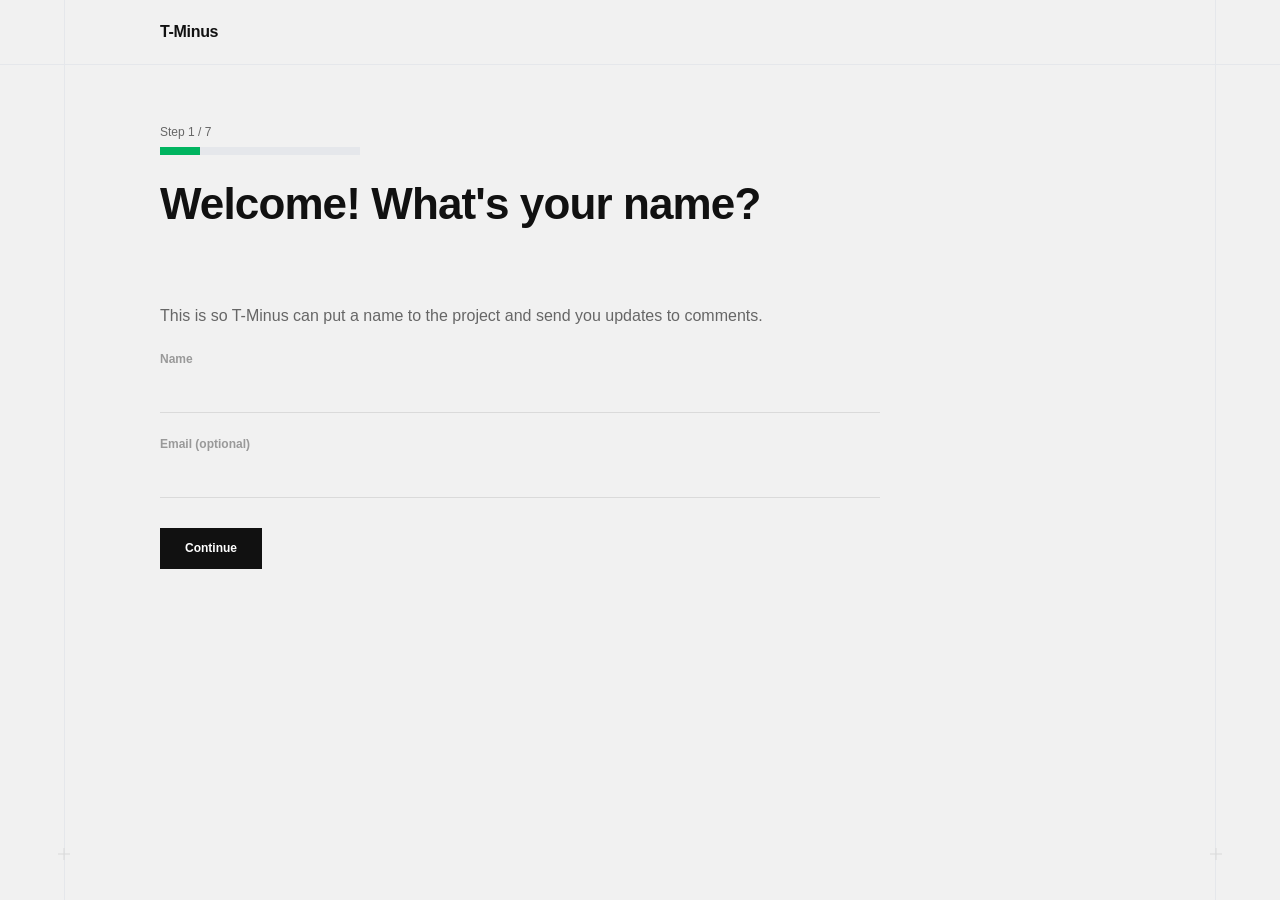
==== commit 09383e2a: "Simplify the flow's technical-drawing accent Cut it down to two full-height rules (crossing the mast" ====
--- a/index.html
+++ b/index.html
@@ -17,22 +17,14 @@
 
     <!-- ONBOARDING -->
     <main class="screen" id="screen-onboarding">
-      <!-- same technical-drawing accent as the review canvas, full-
-           bleed across the screen — corner inset is generous enough
-           to clear the progress bar/step heading; purely decorative -->
-      <div class="flow-crosshairs" aria-hidden="true">
-        <span class="crosshair corner-tl"></span>
-        <span class="crosshair corner-tr"></span>
-        <span class="crosshair corner-bl"></span>
-        <span class="crosshair corner-br"></span>
-      </div>
+      <!-- technical-drawing accent: two full-height rules (crossing
+           the masthead, viewport-fixed) with a single crosshair at
+           each foot — purely decorative, deliberately sparse -->
       <div class="flow-tech-lines" aria-hidden="true">
         <span class="tech-line is-left"></span>
         <span class="tech-line is-right"></span>
-        <span class="tech-line is-bottom"></span>
-        <span class="tech-dot is-left"></span>
-        <span class="tech-dot is-right"></span>
-        <span class="tech-label">Prototype review setup</span>
+        <span class="crosshair foot-left"></span>
+        <span class="crosshair foot-right"></span>
       </div>
 
       <section class="wizard">
--- a/styles.css
+++ b/styles.css
@@ -159,7 +159,6 @@
 
 /* WIZARD */
 .screen {
-  position: relative;
   padding-bottom: var(--sp-20);
 }
 
@@ -167,15 +166,6 @@
   max-width: 1440px;
   margin: 0 auto;
   padding: 60px 160px 80px;
-}
-
-/* technical-drawing accent, full-bleed across the screen (not tucked
-   in around the content) — a generous corner inset keeps the
-   crosshairs clear of the progress bar and step heading */
-.flow-crosshairs {
-  position: absolute;
-  inset: 0;
-  pointer-events: none;
 }
 
 .wizard-head {
@@ -643,10 +633,26 @@
   pointer-events: none;
 }
 
+/* fixed rather than absolute — deliberately crosses the masthead too,
+   rather than starting below it, and stays put as the wizard scrolls */
 .flow-tech-lines {
-  position: absolute;
-  inset: 0;
+  position: fixed;
+  inset: 0 64px;
   pointer-events: none;
+}
+
+/* one crosshair per line, where it meets the bottom of the viewport —
+   centered on the line (the line sits at the container's own left/
+   right edge, so -6px/-6px — half the crosshair's 12px width — is
+   what centers it there) rather than one at every corner */
+.crosshair.foot-left {
+  left: -6px;
+  bottom: 40px;
+}
+
+.crosshair.foot-right {
+  right: -6px;
+  bottom: 40px;
 }
 
 /* small decorative marks riding the vertical rules — a bead on each
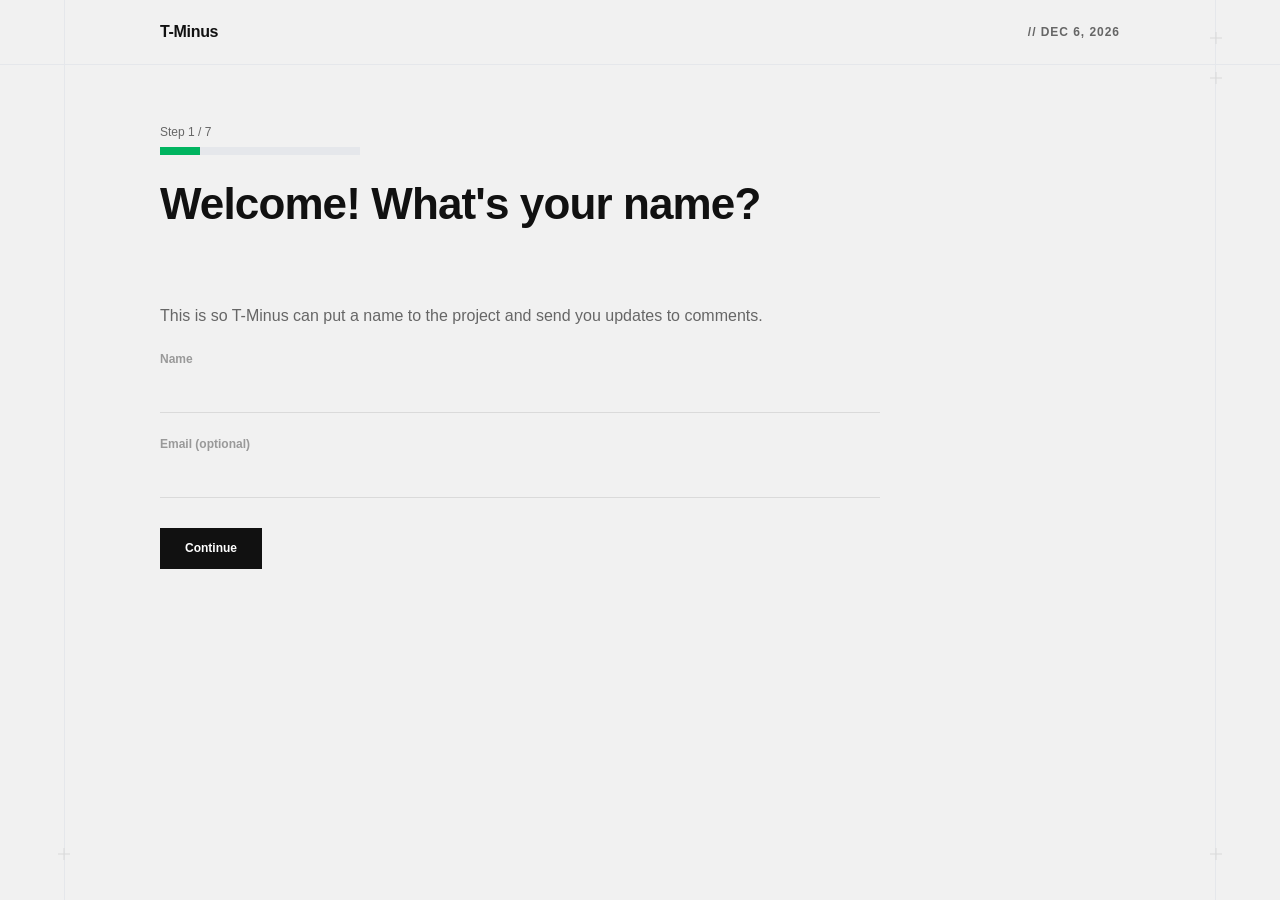
==== commit b649181a: "Add masthead date tag and restore the flow's top crosshair pair - Masthead now shows "// <today's da" ====
--- a/index.html
+++ b/index.html
@@ -12,17 +12,21 @@
         <div class="wordmark">
           <span>T-Minus</span>
         </div>
+        <span class="masthead-date" id="masthead-date"></span>
       </div>
     </header>
 
     <!-- ONBOARDING -->
     <main class="screen" id="screen-onboarding">
       <!-- technical-drawing accent: two full-height rules (crossing
-           the masthead, viewport-fixed) with a single crosshair at
-           each foot — purely decorative, deliberately sparse -->
+           the masthead, viewport-fixed), a pair of crosshairs stacked
+           near the top of the right one (echoing the masthead's own
+           date tag), and one at the foot of each — purely decorative -->
       <div class="flow-tech-lines" aria-hidden="true">
         <span class="tech-line is-left"></span>
         <span class="tech-line is-right"></span>
+        <span class="crosshair head-right-1"></span>
+        <span class="crosshair head-right-2"></span>
         <span class="crosshair foot-left"></span>
         <span class="crosshair foot-right"></span>
       </div>
--- a/styles.css
+++ b/styles.css
@@ -147,6 +147,7 @@
   padding: var(--sp-4) 160px;
   display: flex;
   align-items: center;
+  justify-content: space-between;
 }
 
 .wordmark {
@@ -155,6 +156,15 @@
   letter-spacing: -0.02em;
   font-weight: 700;
   color: var(--ink);
+}
+
+/* technical-drawing-style metadata tag, same restrained micro-copy
+   language as the rest of the app's decorative chrome */
+.masthead-date {
+  font-size: var(--fs-micro);
+  font-weight: 600;
+  letter-spacing: 0.08em;
+  color: var(--ink-2);
 }
 
 /* WIZARD */
@@ -653,6 +663,17 @@
 .crosshair.foot-right {
   right: -6px;
   bottom: 40px;
+}
+
+/* stacked pair near the top of the right line, below the masthead */
+.crosshair.head-right-1 {
+  right: -6px;
+  top: 32px;
+}
+
+.crosshair.head-right-2 {
+  right: -6px;
+  top: 72px;
 }
 
 /* small decorative marks riding the vertical rules — a bead on each
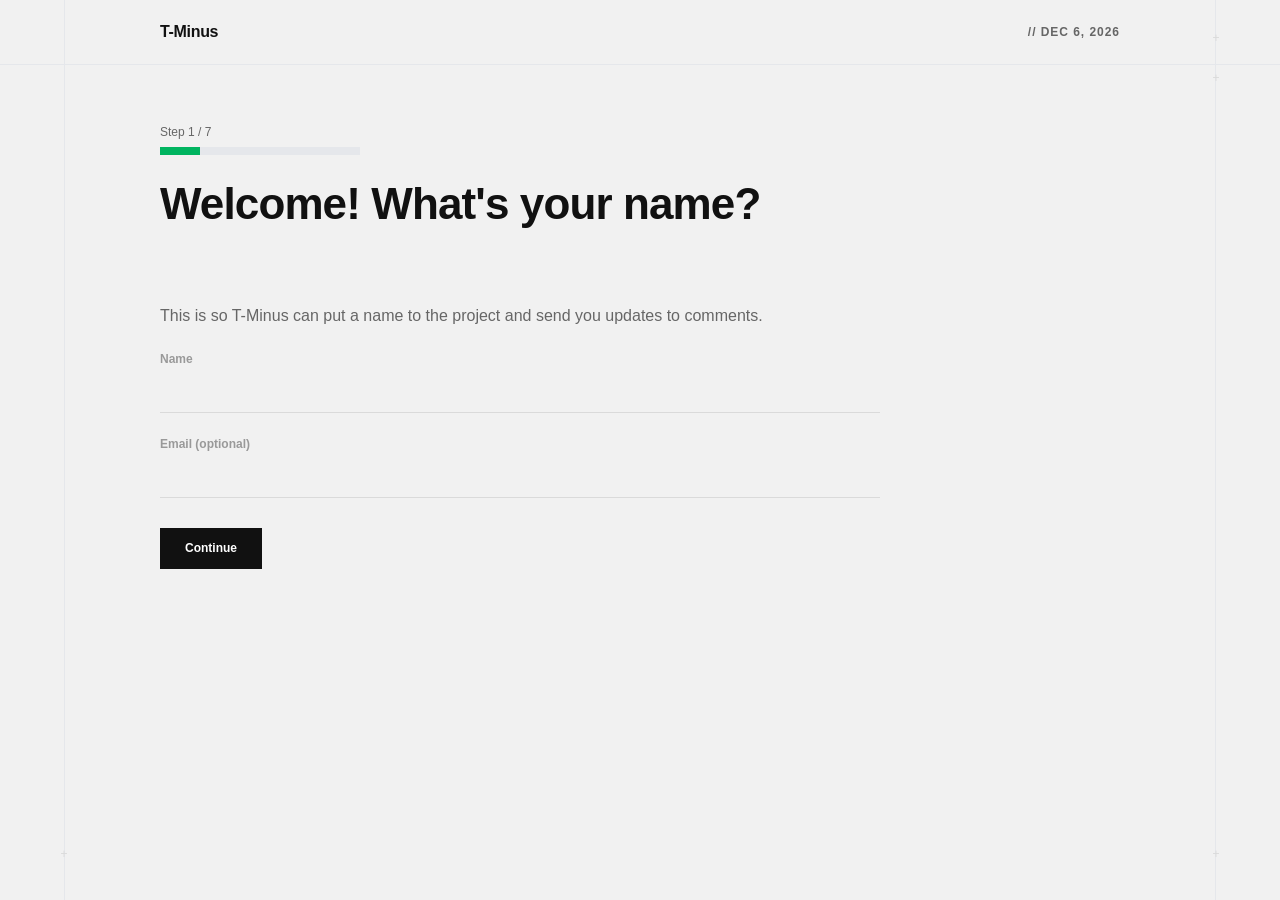
==== commit 524a59e3: "Use real glyphs for the crosshair and line-dot marks The crosshairs were a CSS-drawn cross (two posi" ====
--- a/index.html
+++ b/index.html
@@ -25,10 +25,10 @@
       <div class="flow-tech-lines" aria-hidden="true">
         <span class="tech-line is-left"></span>
         <span class="tech-line is-right"></span>
-        <span class="crosshair head-right-1"></span>
-        <span class="crosshair head-right-2"></span>
-        <span class="crosshair foot-left"></span>
-        <span class="crosshair foot-right"></span>
+        <span class="crosshair head-right-1">+</span>
+        <span class="crosshair head-right-2">+</span>
+        <span class="crosshair foot-left">+</span>
+        <span class="crosshair foot-right">+</span>
       </div>
 
       <section class="wizard">
@@ -261,10 +261,10 @@
              after .stage in the DOM so it paints above the prototype,
              same as the HUD/page-tabs above already do. -->
         <div class="canvas-crosshairs" aria-hidden="true">
-          <span class="crosshair corner-tl"></span>
-          <span class="crosshair corner-tr"></span>
-          <span class="crosshair corner-bl"></span>
-          <span class="crosshair corner-br"></span>
+          <span class="crosshair corner-tl">+</span>
+          <span class="crosshair corner-tr">+</span>
+          <span class="crosshair corner-bl">+</span>
+          <span class="crosshair corner-br">+</span>
         </div>
 
         <!-- a handful of select lines rather than a full grid -->
@@ -272,8 +272,8 @@
           <span class="tech-line is-left"></span>
           <span class="tech-line is-right"></span>
           <span class="tech-line is-bottom"></span>
-          <span class="tech-dot is-left"></span>
-          <span class="tech-dot is-right"></span>
+          <span class="tech-dot is-left">•</span>
+          <span class="tech-dot is-right">•</span>
           <span class="tech-label is-left">Prototype review</span>
         </div>
 
--- a/styles.css
+++ b/styles.css
@@ -557,33 +557,20 @@
   pointer-events: none;
 }
 
+/* an actual "+" glyph rather than a CSS-drawn cross — same idea as
+   the tech-label/tech-dot below and the rest of the app's icons,
+   which lean on real characters over custom shapes where a glyph
+   reads just as well */
 .crosshair {
   position: absolute;
   width: 12px;
   height: 12px;
-}
-
-.crosshair::before,
-.crosshair::after {
-  content: "";
-  position: absolute;
-  background: var(--line-2);
-}
-
-.crosshair::before {
-  top: 50%;
-  left: 0;
-  width: 100%;
-  height: 1px;
-  transform: translateY(-50%);
-}
-
-.crosshair::after {
-  top: 0;
-  left: 50%;
-  width: 1px;
-  height: 100%;
-  transform: translateX(-50%);
+  display: flex;
+  align-items: center;
+  justify-content: center;
+  font-size: 12px;
+  line-height: 1;
+  color: var(--line-2);
 }
 
 .crosshair.corner-tl {
@@ -680,13 +667,13 @@
    line (symmetric, same height both sides) and a tiny rotated label
    along the right one, same restrained micro-copy language as the
    rest of the app's chrome (uppercase, tracked-out, --ink-2) */
+/* a "•" glyph rather than a CSS-drawn circle */
 .tech-dot {
   position: absolute;
   top: 50%;
-  width: 4px;
-  height: 4px;
-  border-radius: 50%;
-  background: var(--line-2);
+  font-size: 10px;
+  line-height: 1;
+  color: var(--line-2);
   transform: translate(-50%, -50%);
 }
 
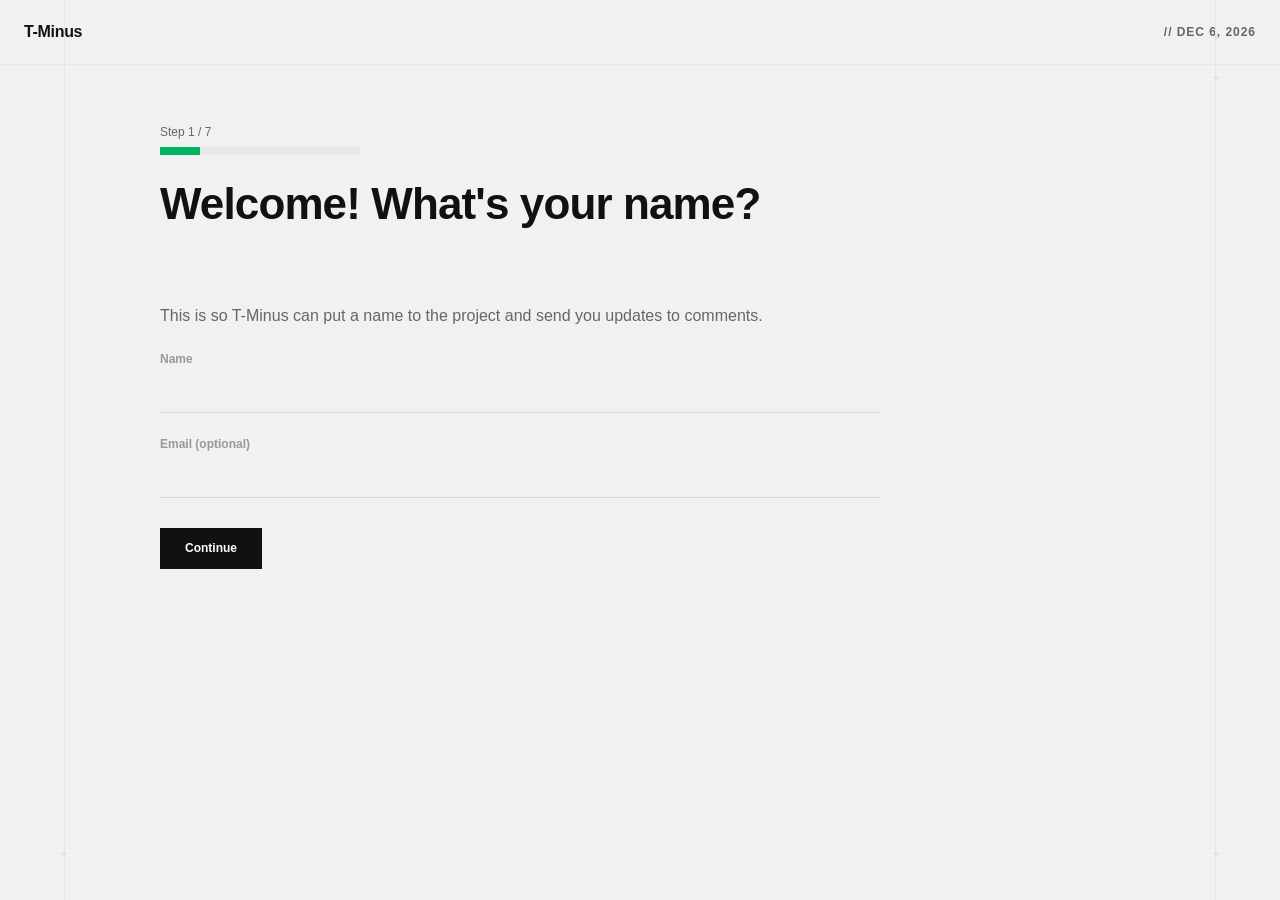
==== commit d46c755e: "Redo the canvas: no white, no rounded corners, collision-free lines - Masthead wordmark/date now sit" ====
--- a/index.html
+++ b/index.html
@@ -255,26 +255,19 @@
           <span class="canvas-countdown" id="countdown">00:00:00</span>
         </div>
 
-        <!-- purely decorative — a technical-drawing accent (symmetric
-             corner crosshairs, one per canvas corner), same thin
-             light-grey line as the masthead's own border-bottom. Comes
-             after .stage in the DOM so it paints above the prototype,
-             same as the HUD/page-tabs above already do. -->
-        <div class="canvas-crosshairs" aria-hidden="true">
-          <span class="crosshair corner-tl">+</span>
-          <span class="crosshair corner-tr">+</span>
-          <span class="crosshair corner-bl">+</span>
-          <span class="crosshair corner-br">+</span>
-        </div>
-
-        <!-- a handful of select lines rather than a full grid -->
+        <!-- purely decorative — an L-shaped bracket routed clear of
+             the HUD, the mode toolbar, and the floating rail (a
+             vertical rule joining a bottom rule, meeting each other
+             but nothing else), same thin light-grey line as the
+             masthead's own border-bottom. Comes after .stage in the
+             DOM so it paints above the prototype. -->
         <div class="canvas-tech-lines" aria-hidden="true">
           <span class="tech-line is-left"></span>
-          <span class="tech-line is-right"></span>
           <span class="tech-line is-bottom"></span>
-          <span class="tech-dot is-left">•</span>
-          <span class="tech-dot is-right">•</span>
-          <span class="tech-label is-left">Prototype review</span>
+          <span class="crosshair canvas-head-left">+</span>
+          <span class="crosshair canvas-foot-right">+</span>
+          <span class="tech-dot canvas-mid-left">•</span>
+          <span class="tech-label canvas-mid-left">Prototype review</span>
         </div>
 
         <!-- page tabs — only shown once a review has more than one
@@ -314,10 +307,6 @@
             </button>
             <div class="rail-section-body" id="rail-body-comments">
               <div id="threads" class="threads"></div>
-              <p class="sync-status" id="sync-status-label">
-                <span class="sync-status-icon" id="sync-status-icon"></span>
-                <span id="sync-status-text">Not synced</span>
-              </p>
             </div>
           </section>
 
--- a/styles.css
+++ b/styles.css
@@ -123,8 +123,7 @@
 .emoji-toggle-btn,
 .send-btn,
 .reaction-add-btn,
-.file-picker-icon,
-.sync-status-icon {
+.file-picker-icon {
   font-size: 16px;
   line-height: 1;
 }
@@ -140,11 +139,13 @@
   border-bottom: 1px solid var(--line);
 }
 
+/* the wordmark/date sit close to the true edges — independent of the
+   wizard's own 160px content padding just below, which is unchanged */
 .masthead-inner {
   max-width: 1440px;
   margin: 0 auto;
   height: var(--sp-16);
-  padding: var(--sp-4) 160px;
+  padding: var(--sp-4) var(--sp-6);
   display: flex;
   align-items: center;
   justify-content: space-between;
@@ -547,16 +548,6 @@
   overflow: hidden;
 }
 
-/* symmetric corner crosshairs — the canvas' own registration marks,
-   one at each corner at the same inset, purely decorative. Comes
-   after .stage in the DOM (both are z-index:auto) so it paints above
-   the prototype, same as the HUD/page-tabs already do. */
-.canvas-crosshairs {
-  position: absolute;
-  inset: 0;
-  pointer-events: none;
-}
-
 /* an actual "+" glyph rather than a CSS-drawn cross — same idea as
    the tech-label/tech-dot below and the rest of the app's icons,
    which lean on real characters over custom shapes where a glyph
@@ -573,30 +564,12 @@
   color: var(--line-2);
 }
 
-.crosshair.corner-tl {
-  top: var(--sp-6);
-  left: var(--sp-6);
-}
-
-.crosshair.corner-tr {
-  top: var(--sp-6);
-  right: var(--sp-6);
-}
-
-.crosshair.corner-bl {
-  bottom: var(--sp-6);
-  left: var(--sp-6);
-}
-
-.crosshair.corner-br {
-  bottom: var(--sp-6);
-  right: var(--sp-6);
-}
-
-/* a handful of select lines rather than a full grid — an open
-   bracket (left rule, right rule, bottom rule), same hairline color
-   as the masthead's own border-bottom. Shared by the canvas and the
-   flow; each names its own inset (see .canvas-tech-lines/.flow-tech-lines). */
+/* a handful of select lines rather than a full grid, same hairline
+   color as the masthead's own border-bottom. Shared base — the
+   canvas and flow each position their own lines/marks explicitly
+   (see .canvas-tech-lines/.flow-tech-lines below) rather than
+   through a shared inset, since each has different chrome to route
+   around. */
 .tech-line {
   position: absolute;
   background: var(--line);
@@ -604,30 +577,43 @@
 
 .tech-line.is-left,
 .tech-line.is-right {
-  top: 0;
-  bottom: 0;
   width: 1px;
 }
 
-.tech-line.is-left {
-  left: 0;
-}
-
-.tech-line.is-right {
-  right: 0;
-}
-
 .tech-line.is-bottom {
-  left: 0;
-  right: 0;
-  bottom: 0;
   height: 1px;
 }
 
 .canvas-tech-lines {
   position: absolute;
-  inset: var(--sp-6);
+  inset: 0;
   pointer-events: none;
+}
+
+/* an L-shaped bracket clear of the HUD (top-left), the mode toolbar
+   (bottom-left), and the floating rail (right) — the two lines still
+   meet each other at their shared corner, which is fine, just
+   nothing else */
+.canvas-tech-lines .tech-line.is-left {
+  left: 256px;
+  top: 24px;
+  bottom: 24px;
+}
+
+.canvas-tech-lines .tech-line.is-bottom {
+  left: 256px;
+  right: 313px;
+  bottom: 24px;
+}
+
+.crosshair.canvas-head-left {
+  top: 18px;
+  left: 250px;
+}
+
+.crosshair.canvas-foot-right {
+  bottom: 18px;
+  left: 961px;
 }
 
 /* fixed rather than absolute — deliberately crosses the masthead too,
@@ -636,6 +622,20 @@
   position: fixed;
   inset: 0 64px;
   pointer-events: none;
+}
+
+.flow-tech-lines .tech-line.is-left,
+.flow-tech-lines .tech-line.is-right {
+  top: 0;
+  bottom: 0;
+}
+
+.flow-tech-lines .tech-line.is-left {
+  left: 0;
+}
+
+.flow-tech-lines .tech-line.is-right {
+  right: 0;
 }
 
 /* one crosshair per line, where it meets the bottom of the viewport —
@@ -663,33 +663,26 @@
   top: 72px;
 }
 
-/* small decorative marks riding the vertical rules — a bead on each
-   line (symmetric, same height both sides) and a tiny rotated label
-   along the right one, same restrained micro-copy language as the
-   rest of the app's chrome (uppercase, tracked-out, --ink-2) */
-/* a "•" glyph rather than a CSS-drawn circle */
+/* a small mark and a tiny rotated label riding the canvas' vertical
+   rule — a "•" glyph rather than a CSS-drawn circle, same restrained
+   micro-copy language as the rest of the app's chrome (uppercase,
+   tracked-out, --ink-2). Positioned as a percentage of the canvas'
+   own height so they stay on the line regardless of viewport size. */
 .tech-dot {
   position: absolute;
-  top: 50%;
   font-size: 10px;
   line-height: 1;
   color: var(--line-2);
+}
+
+.tech-dot.canvas-mid-left {
+  left: 256px;
+  top: 45%;
   transform: translate(-50%, -50%);
 }
 
-.tech-dot.is-left {
-  left: 0;
-}
-
-.tech-dot.is-right {
-  left: 100%;
-}
-
 .tech-label {
   position: absolute;
-  top: 50%;
-  right: var(--sp-2);
-  transform: translateY(-50%);
   writing-mode: vertical-rl;
   font-size: 10px;
   font-weight: 600;
@@ -699,11 +692,10 @@
   white-space: nowrap;
 }
 
-/* the canvas' right edge sits under the floating comment rail — the
-   label goes on the left line instead, where nothing else covers it */
-.tech-label.is-left {
-  right: auto;
-  left: var(--sp-2);
+.tech-label.canvas-mid-left {
+  left: 256px;
+  top: 55%;
+  transform: translateX(-50%);
 }
 
 /* fixed intrinsic size (see STAGE_WIDTH/STAGE_HEIGHT in app.js) — the
@@ -718,7 +710,7 @@
   left: 0;
   width: 1440px;
   height: 900px;
-  background: var(--white);
+  background: var(--canvas-bg);
   overflow: hidden;
   transform-origin: top left;
 }
@@ -729,7 +721,7 @@
   width: 100%;
   height: 100%;
   border: 0;
-  background: var(--white);
+  background: var(--canvas-bg);
 }
 
 .overlay {
@@ -795,7 +787,6 @@
   backdrop-filter: blur(20px) saturate(180%);
   -webkit-backdrop-filter: blur(20px) saturate(180%);
   border: 1px solid var(--line-2);
-  border-radius: var(--radius-btn);
   box-shadow: 0 8px 24px rgba(var(--ink-rgb), 0.16);
 }
 
@@ -803,7 +794,6 @@
   border: 0;
   background: none;
   padding: var(--sp-2) var(--sp-3);
-  border-radius: var(--radius-btn);
   font-size: var(--fs-micro);
   color: var(--ink-2);
   cursor: pointer;
@@ -940,7 +930,6 @@
   font-size: var(--fs-micro);
   line-height: 1.4;
   padding: var(--sp-2) var(--sp-3);
-  border-radius: var(--radius-btn);
   pointer-events: none;
   z-index: 5;
   overflow: hidden;
@@ -961,13 +950,28 @@
   bottom: var(--sp-6);
   width: 269px;
   z-index: 4;
-  background: rgba(255, 255, 255, 0.72);
+  /* grey-tinted glass, not white-tinted — matches the canvas' own
+     background instead of reading as a bright card dropped on it.
+     No border/stroke — the shadow alone separates it from the canvas. */
+  background: rgba(241, 241, 241, 0.82);
   backdrop-filter: blur(20px) saturate(180%);
   -webkit-backdrop-filter: blur(20px) saturate(180%);
-  border: 1px solid var(--ink);
   box-shadow: 0 20px 48px rgba(var(--ink-rgb), 0.16);
   display: flex;
   flex-direction: column;
+}
+
+/* the rail's own technical-drawing mark — sits on the rail itself
+   rather than a separate line running behind it, so nothing intersects */
+.sidebar::before {
+  content: "+";
+  position: absolute;
+  top: -6px;
+  left: -6px;
+  font-size: 12px;
+  line-height: 1;
+  color: var(--line-2);
+  pointer-events: none;
 }
 
 .sidebar-head {
@@ -1043,42 +1047,6 @@
   color: var(--ink);
 }
 
-/* sync status: bottom of the sidebar, one icon + a two/three-word
-   label — the file path and exact error used to live here, which
-   read as noise for what's meant to be a quiet, glanceable footer */
-.sync-status {
-  display: flex;
-  align-items: center;
-  gap: var(--sp-2);
-  color: var(--ink-2);
-}
-
-.sync-status-icon {
-  display: inline-flex;
-  align-items: center;
-  justify-content: center;
-  width: 16px;
-  flex: none;
-}
-
-.sync-status-icon.is-spinning {
-  animation: sync-spin 1s linear infinite;
-}
-
-@keyframes sync-spin {
-  to {
-    transform: rotate(360deg);
-  }
-}
-
-#sync-status-label.is-synced {
-  color: var(--green);
-}
-
-#sync-status-label.is-error {
-  color: var(--red);
-  font-weight: 700;
-}
 
 /* THREADS (comment feed) */
 .threads {
@@ -1171,7 +1139,6 @@
   align-items: center;
   gap: var(--sp-1);
   padding: var(--sp-1) var(--sp-2);
-  border-radius: 999px;
   font-size: var(--fs-micro);
   border: 1px solid var(--tag-color, var(--ink));
   color: var(--tag-color, var(--ink));
@@ -1351,7 +1318,6 @@
   align-items: center;
   gap: var(--sp-1);
   padding: var(--sp-1) var(--sp-2);
-  border-radius: 999px;
   border: 1px solid var(--line-2);
   background: none;
   font-size: var(--fs-micro);
@@ -1425,12 +1391,14 @@
 }
 
 /* MODALS (hamburger menu, details, go/no-go, composer) */
+/* grey-tinted glass rather than white-tinted — legible and still
+   frosted, just not a bright white card */
 .modal {
   position: fixed;
   z-index: 7;
   width: 320px;
   max-width: calc(100vw - var(--sp-8));
-  background: rgba(255, 255, 255, 0.72);
+  background: rgba(241, 241, 241, 0.82);
   backdrop-filter: blur(20px) saturate(180%);
   -webkit-backdrop-filter: blur(20px) saturate(180%);
   border: 1px solid var(--ink);
@@ -1572,11 +1540,10 @@
   top: 60px;
   right: var(--sp-4);
   width: 200px;
-  background: rgba(255, 255, 255, 0.72);
+  background: rgba(241, 241, 241, 0.82);
   backdrop-filter: blur(20px) saturate(180%);
   -webkit-backdrop-filter: blur(20px) saturate(180%);
   border: 1px solid var(--line-2);
-  border-radius: var(--radius-btn);
   box-shadow: 0 8px 24px rgba(var(--ink-rgb), 0.16);
   padding: var(--sp-1) 0;
   z-index: 7;
@@ -1689,13 +1656,11 @@
   display: flex;
   align-items: center;
   border: 1px solid var(--line-2);
-  border-radius: 999px;
 }
 
 .comment-input-box:focus-within {
   flex-direction: column;
   align-items: stretch;
-  border-radius: var(--radius-btn);
   border-color: var(--blue);
   box-shadow: 0 0 0 1px var(--blue);
 }
@@ -1705,7 +1670,7 @@
    already sits inside that card's own frosted background, so it
    stays plain */
 .composer .comment-input-box {
-  background: rgba(255, 255, 255, 0.72);
+  background: rgba(241, 241, 241, 0.82);
   backdrop-filter: blur(20px) saturate(180%);
   -webkit-backdrop-filter: blur(20px) saturate(180%);
   box-shadow: 0 20px 48px rgba(var(--ink-rgb), 0.16);
@@ -1833,9 +1798,8 @@
    of a custom toolbar next to a bare native <select> */
 .segmented {
   display: inline-flex;
-  background: var(--white);
+  background: var(--canvas-bg);
   border: 1px solid var(--ink);
-  border-radius: var(--radius-btn);
   overflow: hidden;
 }
 
@@ -1916,10 +1880,6 @@
     min-height: calc(var(--fs-wizard-h1) * 0.75 * 1.15 * 2);
   }
 
-  .masthead-inner {
-    padding: var(--sp-4) var(--sp-6);
-  }
-
   .sidebar {
     width: 240px;
   }
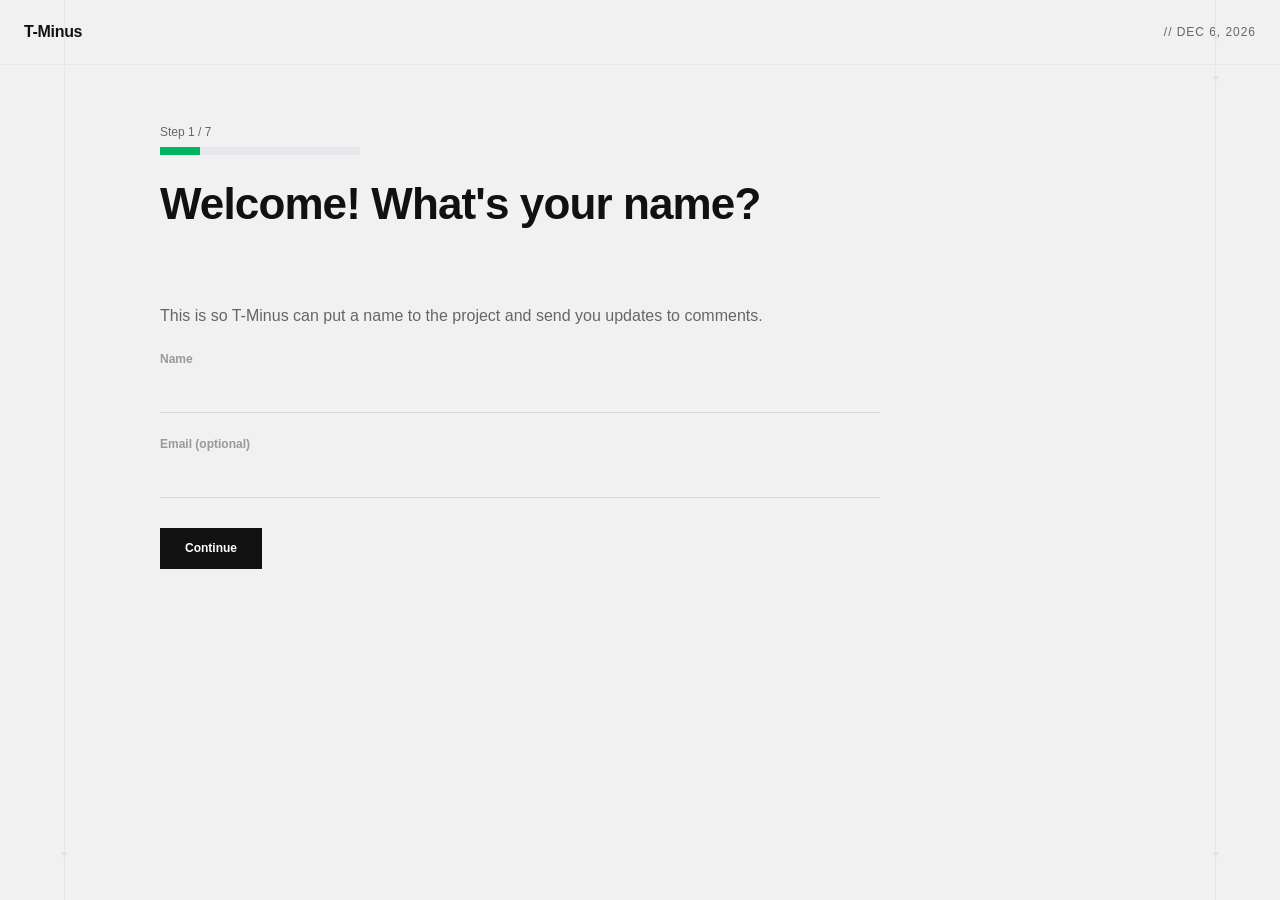
==== commit ead004f2: "Add an icon to "Start a new review"; normal-weight masthead date Co-Authored-By: Claude Sonnet 5 <no" ====
--- a/index.html
+++ b/index.html
@@ -331,7 +331,10 @@
           <svg class="icon" viewBox="0 0 24 24" fill="none" stroke="currentColor" stroke-width="1.75" stroke-linecap="round" stroke-linejoin="round" aria-hidden="true"><rect width="14" height="14" x="8" y="8" rx="2" ry="2" /><path d="M4 16c-1.1 0-2-.9-2-2V4c0-1.1.9-2 2-2h10c1.1 0 2 .9 2 2" /></svg>
           <span id="share-review-label">Share</span>
         </button>
-        <button type="button" class="menu-item" id="new-review" role="menuitem">Start a new review</button>
+        <button type="button" class="menu-item" id="new-review" role="menuitem">
+          <svg class="icon" viewBox="0 0 24 24" fill="none" stroke="currentColor" stroke-width="1.75" stroke-linecap="round" stroke-linejoin="round" aria-hidden="true"><path d="M15 2H6a2 2 0 0 0-2 2v16a2 2 0 0 0 2 2h12a2 2 0 0 0 2-2V7Z" /><path d="M14 2v4a2 2 0 0 0 2 2h4" /><path d="M12 18v-6" /><path d="M9 15h6" /></svg>
+          <span>Start a new review</span>
+        </button>
       </div>
 
       <!-- DETAILS / EDIT MODAL -->
--- a/styles.css
+++ b/styles.css
@@ -163,7 +163,7 @@
    language as the rest of the app's decorative chrome */
 .masthead-date {
   font-size: var(--fs-micro);
-  font-weight: 600;
+  font-weight: 400;
   letter-spacing: 0.08em;
   color: var(--ink-2);
 }
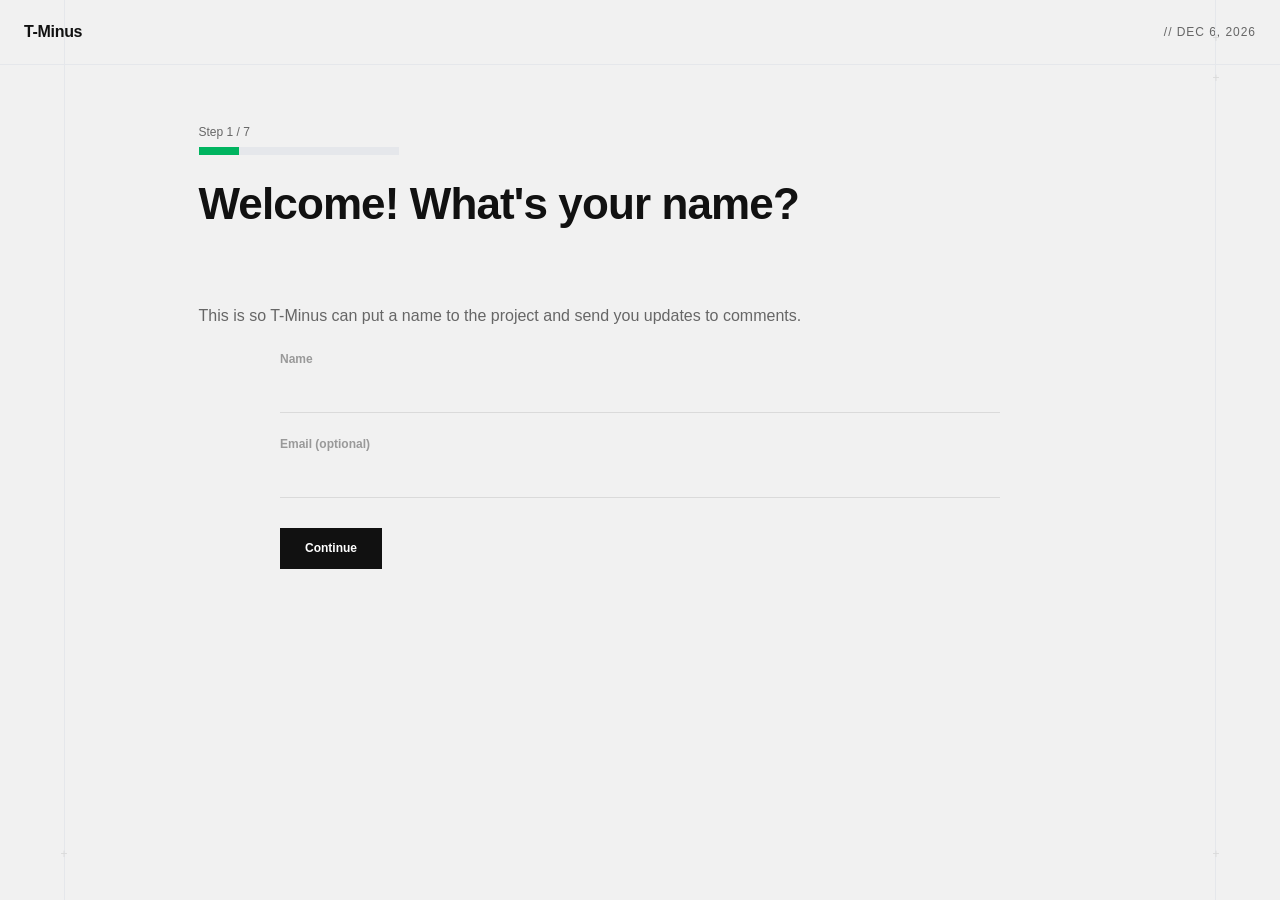
==== commit 70f2f8ea: "Show the prototype at its original size; drop the toolbar's stroke The stage no longer scales to fit" ====
--- a/index.html
+++ b/index.html
@@ -218,21 +218,26 @@
     <!-- WORKSPACE -->
     <main class="workspace is-hidden" id="screen-workspace">
       <div class="canvas" id="canvas">
-        <!-- fixed-size stage, scaled as one unit to fit the canvas (see
-             fitStage() in app.js) so the prototype never reflows on
-             window resize — only zooms — keeping every pin's
-             fractional anchor pointed at the same spot on the page -->
-        <div class="stage" id="stage">
-          <iframe
-            id="proto-frame"
-            class="proto-frame"
-            title="Prototype under review"
-            referrerpolicy="no-referrer"
-          ></iframe>
-
-          <div class="overlay" id="overlay">
-            <div class="pin-layer" id="pin-layer"></div>
-            <div class="pin-preview is-hidden" id="pin-preview"></div>
+        <!-- the stage always renders at its true 1440x900 size — never
+             scaled — so the prototype displays at its original
+             dimensions and never reflows on window resize (only the
+             visible crop changes); a pin's fractional anchor still
+             always points at the same spot on the page. The canvas
+             scrolls to reveal the rest when it's bigger than the
+             visible area, and centers it when smaller. -->
+        <div class="canvas-scroll" id="canvas-scroll">
+          <div class="stage" id="stage">
+            <iframe
+              id="proto-frame"
+              class="proto-frame"
+              title="Prototype under review"
+              referrerpolicy="no-referrer"
+            ></iframe>
+
+            <div class="overlay" id="overlay">
+              <div class="pin-layer" id="pin-layer"></div>
+              <div class="pin-preview is-hidden" id="pin-preview"></div>
+            </div>
           </div>
         </div>
 
--- a/styles.css
+++ b/styles.css
@@ -179,8 +179,12 @@
   padding: 60px 160px 80px;
 }
 
+/* the content column (heading, form, actions) is centered as a block
+   within the wizard's available width — not text-align:center, just
+   not left-anchored with a big empty gap on the right */
 .wizard-head {
   max-width: 883px;
+  margin: 0 auto;
 }
 
 /* step index — 12px / weight 500 / #666, per spec (not the bold
@@ -257,6 +261,7 @@
 .step {
   display: none;
   max-width: 720px;
+  margin: 0 auto;
 }
 
 .step.is-active {
@@ -329,6 +334,7 @@
   background: none;
   cursor: pointer;
   color: var(--ink);
+  font-size: 18px;
   line-height: 1;
   padding: 0;
 }
@@ -514,7 +520,7 @@
 .wizard-actions {
   display: flex;
   gap: var(--sp-3);
-  margin-top: var(--sp-6);
+  margin: var(--sp-6) auto 0;
   max-width: 720px;
 }
 
@@ -548,6 +554,20 @@
   overflow: hidden;
 }
 
+/* the actual scroll container — separate from .canvas itself so the
+   HUD/page-tabs/decorative marks (position:absolute children of
+   .canvas) stay put in the viewport rather than scrolling away with
+   the stage. Grid + place-items:center (not flex) centers a stage
+   smaller than the visible area without flexbox's "overflowing
+   centered content becomes half-unscrollable" quirk. */
+.canvas-scroll {
+  position: absolute;
+  inset: 0;
+  overflow: auto;
+  display: grid;
+  place-items: center;
+}
+
 /* an actual "+" glyph rather than a CSS-drawn cross — same idea as
    the tech-label/tech-dot below and the rest of the app's icons,
    which lean on real characters over custom shapes where a glyph
@@ -699,20 +719,17 @@
 }
 
 /* fixed intrinsic size (see STAGE_WIDTH/STAGE_HEIGHT in app.js) — the
-   prototype always renders at this exact viewport, then the whole
-   stage is scaled as one unit by fitStage() to fill the available
-   canvas. Because scaling never reflows the page underneath, a pin's
-   fractional x/y always lands on the same spot regardless of window
-   size — only a real content change moves it. */
+   prototype always renders at its true, original 1440x900 size, never
+   scaled up or down. Because it never reflows on window resize, a
+   pin's fractional x/y always lands on the same spot regardless of
+   window size — only a real content change moves it. */
 .stage {
-  position: absolute;
-  top: 0;
-  left: 0;
+  position: relative;
   width: 1440px;
   height: 900px;
+  flex: none;
   background: var(--canvas-bg);
   overflow: hidden;
-  transform-origin: top left;
 }
 
 .proto-frame {
@@ -1832,6 +1849,7 @@
   left: var(--sp-4);
   bottom: var(--sp-4);
   z-index: 4;
+  border: 0;
   box-shadow: 0 8px 24px rgba(var(--ink-rgb), 0.12);
 }
 
